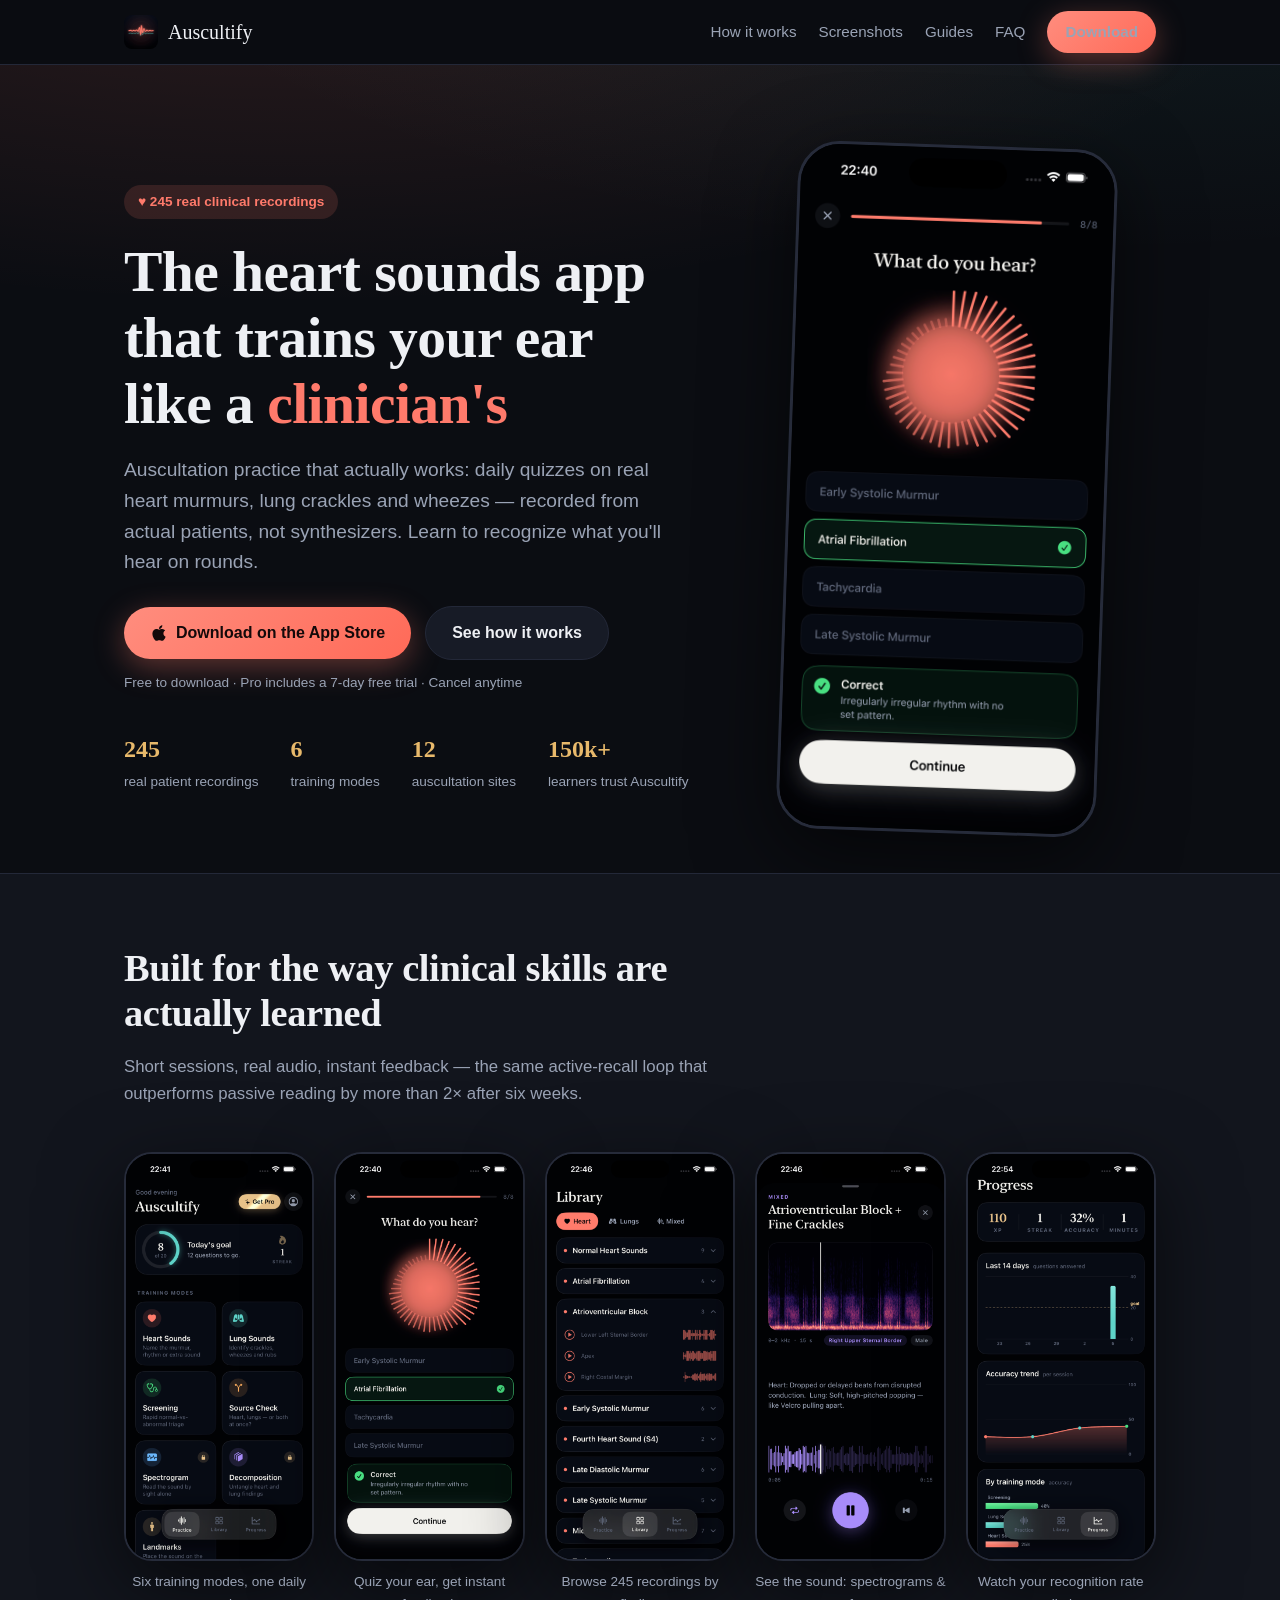
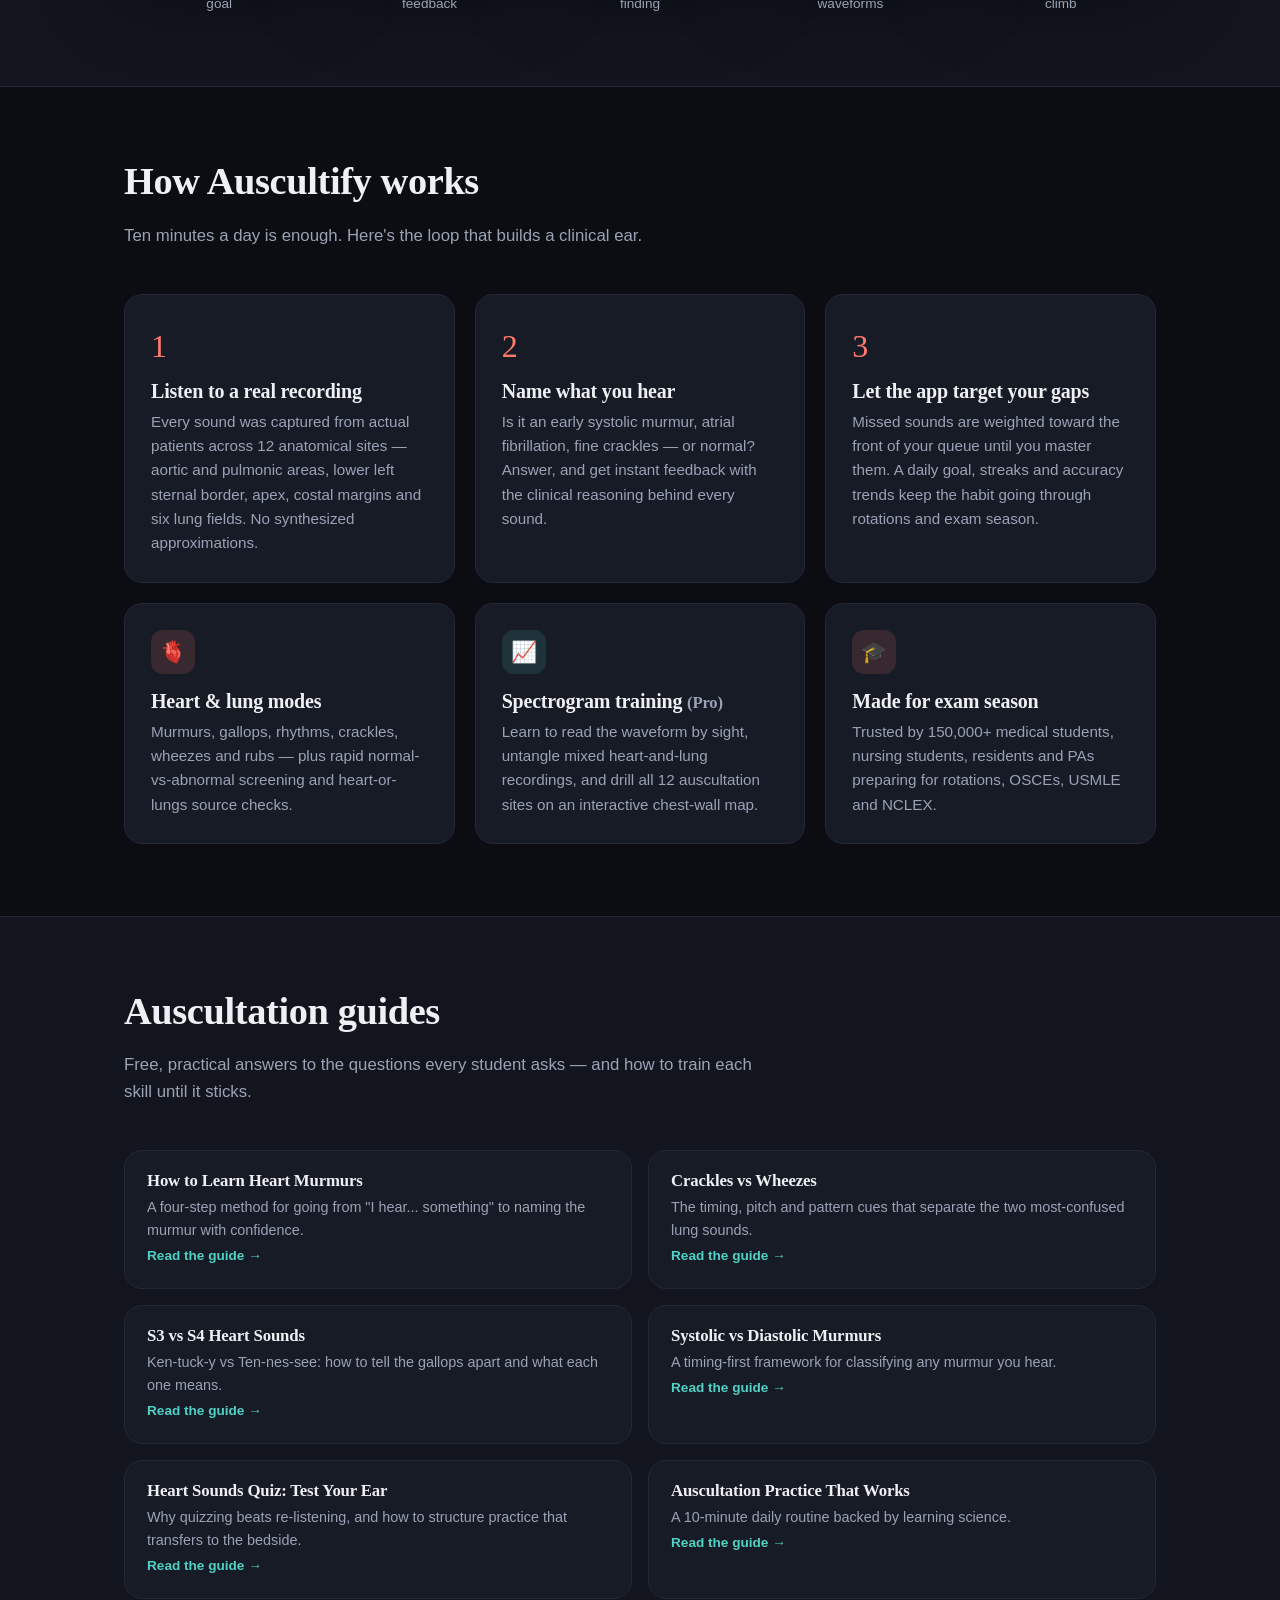
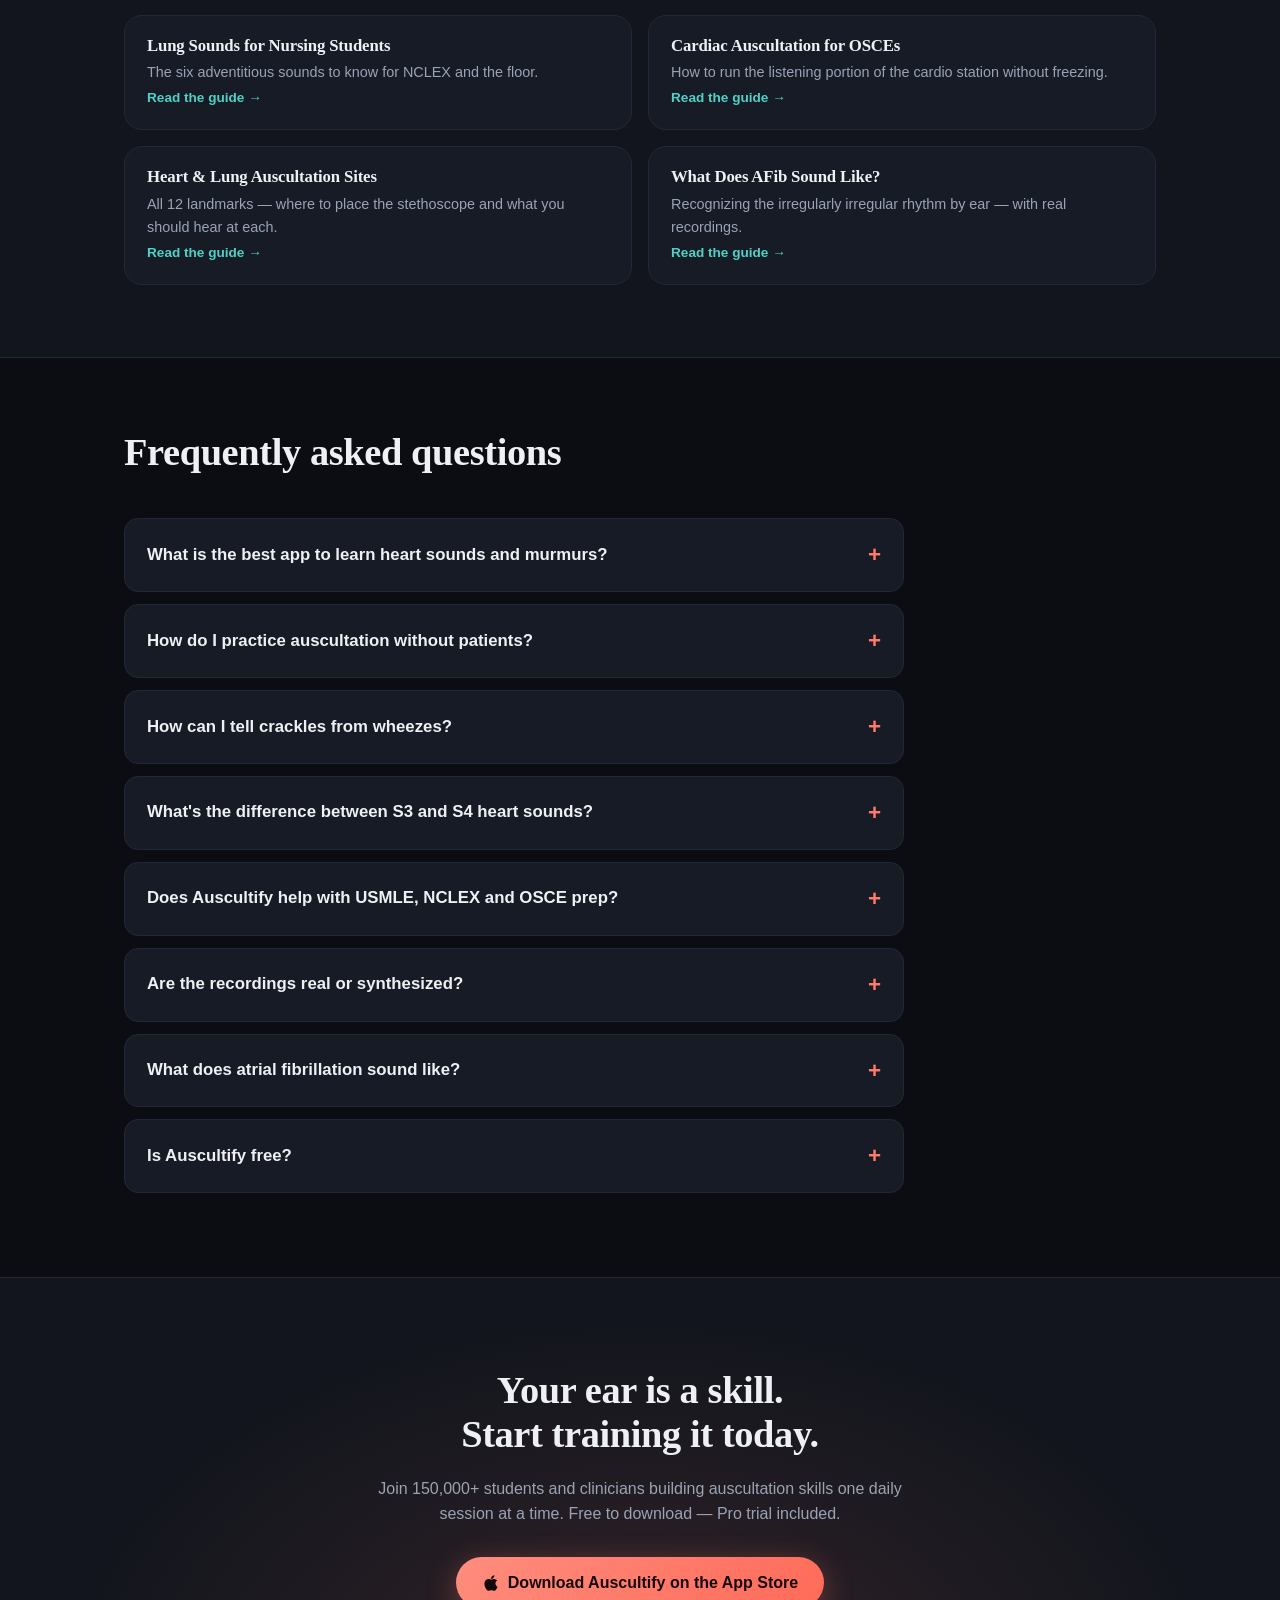
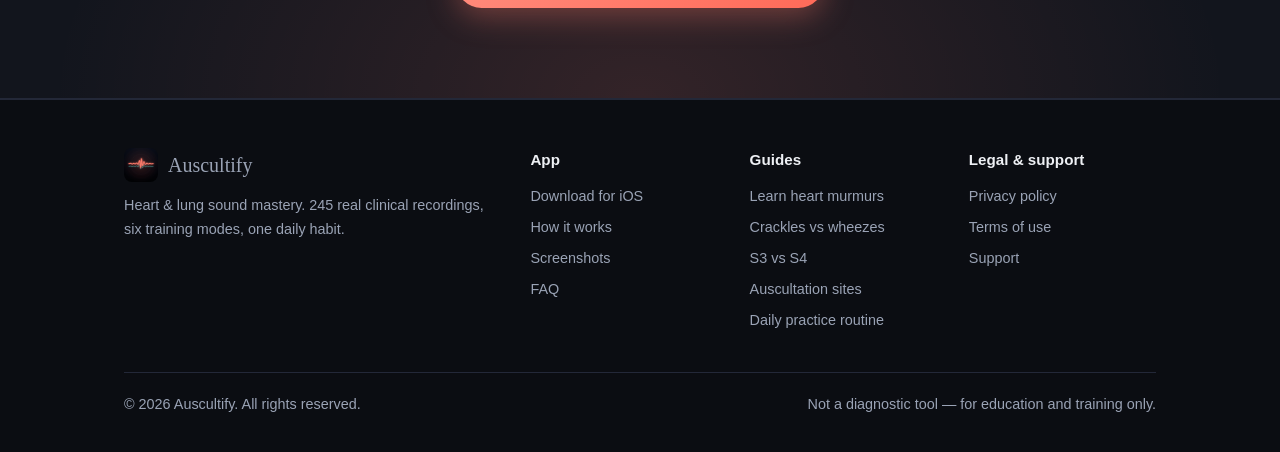
==== index.html @ db506860 "Initial commit: Auscultify website Static site with landing page, privacy policy, terms, guides, and" ====
<!DOCTYPE html>
<html lang="en">
<head>
<meta charset="UTF-8">
<meta name="viewport" content="width=device-width, initial-scale=1.0">
<title>Auscultify — Heart Sounds App for Auscultation Practice | Learn Murmurs &amp; Lung Sounds</title>
<meta name="description" content="Train your ear with 245 real clinical recordings. Auscultify is the heart &amp; lung sounds app for auscultation practice — quiz yourself on murmurs, crackles and wheezes. Free 7-day Pro trial.">
<link rel="canonical" href="https://auscultify.ai/">
<link rel="icon" type="image/png" href="assets/icon.png">
<link rel="apple-touch-icon" href="assets/icon.png">
<link rel="stylesheet" href="style.css">
<meta property="og:type" content="website">
<meta property="og:site_name" content="Auscultify">
<meta property="og:title" content="Auscultify — Heart &amp; Lung Sounds Training App">
<meta property="og:description" content="245 real clinical recordings, 6 quiz modes. Learn heart murmurs, crackles and wheezes with daily auscultation practice.">
<meta property="og:url" content="https://auscultify.ai/">
<meta property="og:image" content="https://auscultify.ai/assets/screenshot-practice-home.png">
<meta name="twitter:card" content="summary_large_image">
<script type="application/ld+json">
{
  "@context": "https://schema.org",
  "@type": "SoftwareApplication",
  "name": "Auscultify: Stethoscope Skills",
  "operatingSystem": "iOS",
  "applicationCategory": "MedicalApplication",
  "description": "Auscultation training app with 245 real clinical heart and lung sound recordings, six quiz modes, spectrograms and progress tracking for medical students, nurses and clinicians.",
  "url": "https://auscultify.ai/",
  "installUrl": "https://apps.apple.com/app/id6787730841",
  "offers": { "@type": "Offer", "price": "0", "priceCurrency": "USD", "description": "Free download. Pro subscription with 7-day free trial." },
  "screenshot": [
    "https://auscultify.ai/assets/screenshot-practice-home.png",
    "https://auscultify.ai/assets/screenshot-quiz.png",
    "https://auscultify.ai/assets/screenshot-sound-library.png"
  ]
}
</script>
<script type="application/ld+json">
{
  "@context": "https://schema.org",
  "@type": "FAQPage",
  "mainEntity": [
    { "@type": "Question", "name": "What is the best app to learn heart sounds and murmurs?", "acceptedAnswer": { "@type": "Answer", "text": "Auscultify trains you on 245 real clinical recordings — not synthesized audio — across six quiz modes covering murmurs, rhythms, extra heart sounds and lung findings, with instant feedback and progress tracking." } },
    { "@type": "Question", "name": "How do I practice auscultation without patients?", "acceptedAnswer": { "@type": "Answer", "text": "Use short daily quiz sessions on real recordings. Auscultify structures practice as active recall with a daily goal of 10, 20 or 40 questions and weights the sounds you miss so they reappear until you master them." } },
    { "@type": "Question", "name": "How can I tell crackles from wheezes?", "acceptedAnswer": { "@type": "Answer", "text": "Crackles are discontinuous popping sounds usually heard on inspiration; wheezes are continuous high-pitched whistles usually heard on expiration. Auscultify's Lung Sounds mode drills the distinction with real patient audio." } },
    { "@type": "Question", "name": "Does Auscultify help with USMLE, NCLEX and OSCE preparation?", "acceptedAnswer": { "@type": "Answer", "text": "Yes. The recordings cover the murmurs, gallops, crackles and wheezes tested on USMLE and NCLEX, and Landmarks mode drills the auscultation sites examiners check in OSCE stations." } },
    { "@type": "Question", "name": "Are the heart and lung sounds real recordings?", "acceptedAnswer": { "@type": "Answer", "text": "Every one of the 245 recordings was captured from actual patients across 12 anatomical sites — the aortic and pulmonic areas, lower left sternal border, apex, costal margins and six anterior lung fields." } },
    { "@type": "Question", "name": "Is Auscultify free?", "acceptedAnswer": { "@type": "Answer", "text": "Auscultify is free to download and practice daily. Pro unlocks spectrogram training, mixed-sound decomposition, landmark drills and unlimited sessions, with a 7-day free trial. Cancel anytime." } },
    { "@type": "Question", "name": "What does atrial fibrillation sound like?", "acceptedAnswer": { "@type": "Answer", "text": "Atrial fibrillation sounds irregularly irregular — beats arrive with no repeating pattern and varying intensity. You can hear real AF recordings at multiple auscultation sites in Auscultify's sound library." } },
    { "@type": "Question", "name": "Where are the heart auscultation sites?", "acceptedAnswer": { "@type": "Answer", "text": "The classic sites are the aortic area (right 2nd intercostal space), pulmonic area (left 2nd ICS), tricuspid area (lower left sternal border) and mitral area (apex). Auscultify drills all 12 heart and lung sites on an interactive chest-wall map." } }
  ]
}
</script>
</head>
<body>

<header class="site-header">
  <div class="container">
    <a class="brand" href="/"><img src="assets/icon.png" alt="Auscultify app icon — heart and lung sound waveforms" width="34" height="34">Auscultify</a>
    <nav class="nav-links" aria-label="Primary">
      <a href="#how-it-works">How it works</a>
      <a href="#screenshots">Screenshots</a>
      <a href="#guides">Guides</a>
      <a href="#faq">FAQ</a>
      <a class="btn btn-primary btn-sm" href="https://apps.apple.com/app/id6787730841">Download</a>
    </nav>
  </div>
</header>

<main>

<!-- ===================== HERO ===================== -->
<section class="hero" id="download">
  <div class="container">
    <div>
      <span class="hero-eyebrow">♥ 245 real clinical recordings</span>
      <h1>The heart sounds app that trains your ear like a <span class="accent">clinician's</span></h1>
      <p class="lead">Auscultation practice that actually works: daily quizzes on real heart murmurs, lung crackles and wheezes — recorded from actual patients, not synthesizers. Learn to recognize what you'll hear on rounds.</p>
      <div class="hero-ctas">
        <a class="btn btn-primary" href="https://apps.apple.com/app/id6787730841" aria-label="Download Auscultify on the App Store">
          <svg width="18" height="18" viewBox="0 0 384 512" fill="currentColor" aria-hidden="true"><path d="M318.7 268.7c-.2-36.7 16.4-64.4 50-84.8-18.8-26.9-47.2-41.7-84.7-44.6-35.5-2.8-74.3 20.7-88.5 20.7-15 0-49.4-19.7-76.4-19.7C63.3 141.2 4 184.8 4 273.5q0 39.3 14.4 81.2c12.8 36.7 59 126.7 107.2 125.2 25.2-.6 43-17.9 75.8-17.9 31.8 0 48.3 17.9 76.4 17.9 48.6-.7 90.4-82.5 102.6-119.3-65.2-30.7-61.7-90-61.7-91.9zm-56.6-164.2c27.3-32.4 24.8-61.9 24-72.5-24.1 1.4-52 16.4-67.9 34.9-17.5 19.8-27.8 44.3-25.6 71.9 26.1 2 49.9-11.4 69.5-34.3z"/></svg>
          Download on the App Store
        </a>
        <a class="btn btn-secondary" href="#how-it-works">See how it works</a>
      </div>
      <p class="hero-note">Free to download · Pro includes a 7-day free trial · Cancel anytime</p>
      <div class="hero-stats">
        <div class="stat"><strong>245</strong><span>real patient recordings</span></div>
        <div class="stat"><strong>6</strong><span>training modes</span></div>
        <div class="stat"><strong>12</strong><span>auscultation sites</span></div>
        <div class="stat"><strong>150k+</strong><span>learners trust Auscultify</span></div>
      </div>
    </div>
    <div>
      <div class="phone hero-phone">
        <img src="assets/screenshot-quiz.png" alt="Auscultify heart sounds quiz — identifying atrial fibrillation by ear with instant feedback" width="640" height="1391" fetchpriority="high">
      </div>
    </div>
  </div>
</section>

<!-- ===================== SCREENSHOTS ===================== -->
<section class="alt" id="screenshots">
  <div class="container">
    <div class="section-head">
      <h2>Built for the way clinical skills are actually learned</h2>
      <p>Short sessions, real audio, instant feedback — the same active-recall loop that outperforms passive reading by more than 2× after six weeks.</p>
    </div>
    <div class="gallery">
      <figure>
        <div class="phone"><img src="assets/screenshot-practice-home.png" alt="Auscultify practice home with daily goal ring and six training modes: heart sounds, lung sounds, screening, source check, spectrogram, decomposition" loading="lazy" width="640" height="1391"></div>
        <figcaption>Six training modes, one daily goal</figcaption>
      </figure>
      <figure>
        <div class="phone"><img src="assets/screenshot-quiz.png" alt="Heart sounds quiz question asking what do you hear, with atrial fibrillation answered correctly" loading="lazy" width="640" height="1391"></div>
        <figcaption>Quiz your ear, get instant feedback</figcaption>
      </figure>
      <figure>
        <div class="phone"><img src="assets/screenshot-sound-library.png" alt="Sound library of heart recordings including atrial fibrillation, AV block, systolic murmurs and S4 at multiple auscultation sites" loading="lazy" width="640" height="1391"></div>
        <figcaption>Browse 245 recordings by finding</figcaption>
      </figure>
      <figure>
        <div class="phone"><img src="assets/screenshot-spectrogram.png" alt="Spectrogram of mixed AV block and fine crackles recording at right upper sternal border" loading="lazy" width="640" height="1391"></div>
        <figcaption>See the sound: spectrograms &amp; waveforms</figcaption>
      </figure>
      <figure>
        <div class="phone"><img src="assets/screenshot-progress.png" alt="Progress dashboard with accuracy trend, streak, XP and per-mode accuracy for auscultation practice" loading="lazy" width="640" height="1391"></div>
        <figcaption>Watch your recognition rate climb</figcaption>
      </figure>
    </div>
  </div>
</section>

<!-- ===================== HOW IT WORKS ===================== -->
<section id="how-it-works">
  <div class="container">
    <div class="section-head">
      <h2>How Auscultify works</h2>
      <p>Ten minutes a day is enough. Here's the loop that builds a clinical ear.</p>
    </div>
    <div class="cards">
      <div class="card">
        <div class="step-num">1</div>
        <h3>Listen to a real recording</h3>
        <p>Every sound was captured from actual patients across 12 anatomical sites — aortic and pulmonic areas, lower left sternal border, apex, costal margins and six lung fields. No synthesized approximations.</p>
      </div>
      <div class="card">
        <div class="step-num">2</div>
        <h3>Name what you hear</h3>
        <p>Is it an early systolic murmur, atrial fibrillation, fine crackles — or normal? Answer, and get instant feedback with the clinical reasoning behind every sound.</p>
      </div>
      <div class="card">
        <div class="step-num">3</div>
        <h3>Let the app target your gaps</h3>
        <p>Missed sounds are weighted toward the front of your queue until you master them. A daily goal, streaks and accuracy trends keep the habit going through rotations and exam season.</p>
      </div>
    </div>
    <div class="cards" style="margin-top:20px">
      <div class="card">
        <div class="icon">🫀</div>
        <h3>Heart &amp; lung modes</h3>
        <p>Murmurs, gallops, rhythms, crackles, wheezes and rubs — plus rapid normal-vs-abnormal screening and heart-or-lungs source checks.</p>
      </div>
      <div class="card">
        <div class="icon teal">📈</div>
        <h3>Spectrogram training <small class="muted">(Pro)</small></h3>
        <p>Learn to read the waveform by sight, untangle mixed heart-and-lung recordings, and drill all 12 auscultation sites on an interactive chest-wall map.</p>
      </div>
      <div class="card">
        <div class="icon">🎓</div>
        <h3>Made for exam season</h3>
        <p>Trusted by 150,000+ medical students, nursing students, residents and PAs preparing for rotations, OSCEs, USMLE and NCLEX.</p>
      </div>
    </div>
  </div>
</section>

<!-- ===================== GUIDES ===================== -->
<section class="alt" id="guides">
  <div class="container">
    <div class="section-head">
      <h2>Auscultation guides</h2>
      <p>Free, practical answers to the questions every student asks — and how to train each skill until it sticks.</p>
    </div>
    <div class="guides-grid">
      <a class="guide-link" href="guides/how-to-learn-heart-murmurs.html">
        <h3>How to Learn Heart Murmurs</h3>
        <p>A four-step method for going from "I hear... something" to naming the murmur with confidence.</p>
        <span class="read-more">Read the guide →</span>
      </a>
      <a class="guide-link" href="guides/crackles-vs-wheezes.html">
        <h3>Crackles vs Wheezes</h3>
        <p>The timing, pitch and pattern cues that separate the two most-confused lung sounds.</p>
        <span class="read-more">Read the guide →</span>
      </a>
      <a class="guide-link" href="guides/s3-vs-s4-heart-sounds.html">
        <h3>S3 vs S4 Heart Sounds</h3>
        <p>Ken-tuck-y vs Ten-nes-see: how to tell the gallops apart and what each one means.</p>
        <span class="read-more">Read the guide →</span>
      </a>
      <a class="guide-link" href="guides/systolic-vs-diastolic-murmurs.html">
        <h3>Systolic vs Diastolic Murmurs</h3>
        <p>A timing-first framework for classifying any murmur you hear.</p>
        <span class="read-more">Read the guide →</span>
      </a>
      <a class="guide-link" href="guides/heart-sounds-quiz.html">
        <h3>Heart Sounds Quiz: Test Your Ear</h3>
        <p>Why quizzing beats re-listening, and how to structure practice that transfers to the bedside.</p>
        <span class="read-more">Read the guide →</span>
      </a>
      <a class="guide-link" href="guides/auscultation-practice.html">
        <h3>Auscultation Practice That Works</h3>
        <p>A 10-minute daily routine backed by learning science.</p>
        <span class="read-more">Read the guide →</span>
      </a>
      <a class="guide-link" href="guides/lung-sounds-nursing-students.html">
        <h3>Lung Sounds for Nursing Students</h3>
        <p>The six adventitious sounds to know for NCLEX and the floor.</p>
        <span class="read-more">Read the guide →</span>
      </a>
      <a class="guide-link" href="guides/cardiac-auscultation-osce.html">
        <h3>Cardiac Auscultation for OSCEs</h3>
        <p>How to run the listening portion of the cardio station without freezing.</p>
        <span class="read-more">Read the guide →</span>
      </a>
      <a class="guide-link" href="guides/auscultation-sites.html">
        <h3>Heart &amp; Lung Auscultation Sites</h3>
        <p>All 12 landmarks — where to place the stethoscope and what you should hear at each.</p>
        <span class="read-more">Read the guide →</span>
      </a>
      <a class="guide-link" href="guides/what-does-afib-sound-like.html">
        <h3>What Does AFib Sound Like?</h3>
        <p>Recognizing the irregularly irregular rhythm by ear — with real recordings.</p>
        <span class="read-more">Read the guide →</span>
      </a>
    </div>
  </div>
</section>

<!-- ===================== FAQ ===================== -->
<section id="faq">
  <div class="container">
    <div class="section-head">
      <h2>Frequently asked questions</h2>
    </div>
    <div class="faq-list">
      <details>
        <summary>What is the best app to learn heart sounds and murmurs?</summary>
        <p>The best heart sounds app is one that quizzes you on <strong>real patient recordings</strong> with instant feedback — passive listening doesn't build recognition. Auscultify does exactly that with 245 clinical recordings across six quiz modes. <a href="guides/how-to-learn-heart-murmurs.html">Learn more →</a></p>
      </details>
      <details>
        <summary>How do I practice auscultation without patients?</summary>
        <p>Short daily quiz sessions on recorded sounds are the proven substitute: active recall with feedback outperforms passive reading by more than 2× after six weeks. Set a 10–40 question daily goal in Auscultify and let it weight your missed sounds. <a href="guides/auscultation-practice.html">Learn more →</a></p>
      </details>
      <details>
        <summary>How can I tell crackles from wheezes?</summary>
        <p>Crackles are discontinuous popping sounds, usually inspiratory — think Velcro pulling apart. Wheezes are continuous high-pitched whistles, usually expiratory. Timing + continuity is the fastest discriminator. <a href="guides/crackles-vs-wheezes.html">Learn more →</a></p>
      </details>
      <details>
        <summary>What's the difference between S3 and S4 heart sounds?</summary>
        <p>S3 follows S2 in early diastole (volume overload, "Ken-tuck-y"); S4 precedes S1 in late diastole (stiff ventricle, "Ten-nes-see"). Hearing them side by side is the only way the difference sticks. <a href="guides/s3-vs-s4-heart-sounds.html">Learn more →</a></p>
      </details>
      <details>
        <summary>Does Auscultify help with USMLE, NCLEX and OSCE prep?</summary>
        <p>Yes — the library covers the murmurs, gallops and adventitious lung sounds those exams test, and Landmarks mode drills the stethoscope placements OSCE examiners score. <a href="guides/cardiac-auscultation-osce.html">Learn more →</a></p>
      </details>
      <details>
        <summary>Are the recordings real or synthesized?</summary>
        <p>Every recording was captured from actual patients across 12 anatomical sites. You train on the same mid-systolic murmurs, S3 gallops, fine crackles and expiratory wheezes you'll hear on rounds. <a href="guides/auscultation-sites.html">Learn more →</a></p>
      </details>
      <details>
        <summary>What does atrial fibrillation sound like?</summary>
        <p>Irregularly irregular — no repeating pattern, varying beat intensity, no predictable gap. Auscultify has AF recordings at multiple sites so you can hear how it changes across the precordium. <a href="guides/what-does-afib-sound-like.html">Learn more →</a></p>
      </details>
      <details>
        <summary>Is Auscultify free?</summary>
        <p>Yes — download free and practice every day. Pro adds spectrogram training, mixed-sound decomposition, landmark drills and unlimited sessions, with a 7-day free trial. Cancel anytime. <a href="guides/heart-sounds-quiz.html">Learn more →</a></p>
      </details>
    </div>
  </div>
</section>

<!-- ===================== FINAL CTA ===================== -->
<section class="final-cta alt">
  <div class="container">
    <h2>Your ear is a skill.<br>Start training it today.</h2>
    <p>Join 150,000+ students and clinicians building auscultation skills one daily session at a time. Free to download — Pro trial included.</p>
    <a class="btn btn-primary" href="https://apps.apple.com/app/id6787730841">
      <svg width="18" height="18" viewBox="0 0 384 512" fill="currentColor" aria-hidden="true"><path d="M318.7 268.7c-.2-36.7 16.4-64.4 50-84.8-18.8-26.9-47.2-41.7-84.7-44.6-35.5-2.8-74.3 20.7-88.5 20.7-15 0-49.4-19.7-76.4-19.7C63.3 141.2 4 184.8 4 273.5q0 39.3 14.4 81.2c12.8 36.7 59 126.7 107.2 125.2 25.2-.6 43-17.9 75.8-17.9 31.8 0 48.3 17.9 76.4 17.9 48.6-.7 90.4-82.5 102.6-119.3-65.2-30.7-61.7-90-61.7-91.9zm-56.6-164.2c27.3-32.4 24.8-61.9 24-72.5-24.1 1.4-52 16.4-67.9 34.9-17.5 19.8-27.8 44.3-25.6 71.9 26.1 2 49.9-11.4 69.5-34.3z"/></svg>
      Download Auscultify on the App Store
    </a>
  </div>
</section>

</main>

<!-- ===================== FOOTER ===================== -->
<footer class="site-footer">
  <div class="container">
    <div class="footer-cols">
      <div>
        <a class="brand" href="/"><img src="assets/icon.png" alt="" width="34" height="34">Auscultify</a>
        <p style="margin-top:12px">Heart &amp; lung sound mastery. 245 real clinical recordings, six training modes, one daily habit.</p>
      </div>
      <div>
        <h4>App</h4>
        <ul>
          <li><a href="https://apps.apple.com/app/id6787730841">Download for iOS</a></li>
          <li><a href="#how-it-works">How it works</a></li>
          <li><a href="#screenshots">Screenshots</a></li>
          <li><a href="#faq">FAQ</a></li>
        </ul>
      </div>
      <div>
        <h4>Guides</h4>
        <ul>
          <li><a href="guides/how-to-learn-heart-murmurs.html">Learn heart murmurs</a></li>
          <li><a href="guides/crackles-vs-wheezes.html">Crackles vs wheezes</a></li>
          <li><a href="guides/s3-vs-s4-heart-sounds.html">S3 vs S4</a></li>
          <li><a href="guides/auscultation-sites.html">Auscultation sites</a></li>
          <li><a href="guides/auscultation-practice.html">Daily practice routine</a></li>
        </ul>
      </div>
      <div>
        <h4>Legal &amp; support</h4>
        <ul>
          <li><a href="privacy.html">Privacy policy</a></li>
          <li><a href="terms.html">Terms of use</a></li>
          <li><a href="mailto:support@auscultify.ai">Support</a></li>
        </ul>
      </div>
    </div>
    <div class="footer-bottom">
      <span>© 2026 Auscultify. All rights reserved.</span>
      <span>Not a diagnostic tool — for education and training only.</span>
    </div>
  </div>
</footer>

</body>
</html>
---- style.css ----
/* Auscultify marketing site — matches in-app dark theme (coral/teal on near-black) */
:root {
  --bg: #0b0d12;
  --bg-elevated: #12151d;
  --card: #171b26;
  --card-border: #232838;
  --text: #eef0f4;
  --text-muted: #9aa3b5;
  --coral: #ff7a6b;
  --coral-soft: rgba(255, 122, 107, 0.14);
  --teal: #4fd1c5;
  --teal-soft: rgba(79, 209, 197, 0.12);
  --gold: #e8b96b;
  --green: #4ade80;
  --radius: 18px;
  --serif: "Iowan Old Style", "Palatino", Georgia, "Times New Roman", serif;
  --sans: -apple-system, BlinkMacSystemFont, "Segoe UI", Roboto, Helvetica, Arial, sans-serif;
}

* { margin: 0; padding: 0; box-sizing: border-box; }
html { scroll-behavior: smooth; }
body {
  background: var(--bg);
  color: var(--text);
  font-family: var(--sans);
  line-height: 1.6;
  -webkit-font-smoothing: antialiased;
}
img { max-width: 100%; height: auto; display: block; }
a { color: var(--teal); text-decoration: none; }
a:hover { text-decoration: underline; }

.container { max-width: 1080px; margin: 0 auto; padding: 0 24px; }

h1, h2, h3 { font-family: var(--serif); font-weight: 600; line-height: 1.15; letter-spacing: -0.01em; }
h1 { font-size: clamp(2.2rem, 5.5vw, 3.6rem); }
h2 { font-size: clamp(1.6rem, 3.5vw, 2.4rem); margin-bottom: 0.5em; }
h3 { font-size: 1.25rem; margin-bottom: 0.35em; }

.accent { color: var(--coral); }
.muted { color: var(--text-muted); }

/* ---------- Header ---------- */
.site-header {
  position: sticky; top: 0; z-index: 50;
  background: rgba(11, 13, 18, 0.85);
  backdrop-filter: blur(12px);
  border-bottom: 1px solid var(--card-border);
}
.site-header .container {
  display: flex; align-items: center; justify-content: space-between;
  height: 64px;
}
.brand { display: flex; align-items: center; gap: 10px; font-family: var(--serif); font-size: 1.25rem; color: var(--text); }
.brand:hover { text-decoration: none; }
.brand img { width: 34px; height: 34px; border-radius: 8px; }
.nav-links { display: flex; gap: 22px; align-items: center; }
.nav-links a { color: var(--text-muted); font-size: 0.95rem; }
.nav-links a:hover { color: var(--text); text-decoration: none; }
@media (max-width: 720px) { .nav-links a:not(.btn) { display: none; } }

/* ---------- Buttons ---------- */
.btn {
  display: inline-flex; align-items: center; gap: 8px;
  padding: 13px 26px; border-radius: 999px;
  font-weight: 600; font-size: 1rem; font-family: var(--sans);
  transition: transform 0.15s ease, box-shadow 0.15s ease;
}
.btn:hover { text-decoration: none; transform: translateY(-1px); }
.btn-primary {
  background: linear-gradient(135deg, #ff8d7e, #ff6a58);
  color: #14090a;
  box-shadow: 0 8px 30px rgba(255, 122, 107, 0.35);
}
.btn-secondary {
  background: var(--card); color: var(--text);
  border: 1px solid var(--card-border);
}
.btn-sm { padding: 9px 18px; font-size: 0.9rem; }

/* ---------- Hero ---------- */
.hero { padding: 80px 0 40px; position: relative; overflow: hidden; }
.hero::before {
  content: ""; position: absolute; inset: -40% -20% auto;
  height: 640px;
  background: radial-gradient(ellipse at 30% 20%, rgba(255, 122, 107, 0.16), transparent 60%),
              radial-gradient(ellipse at 75% 10%, rgba(79, 209, 197, 0.10), transparent 55%);
  pointer-events: none;
}
.hero .container {
  position: relative;
  display: grid; grid-template-columns: 1.15fr 0.85fr; gap: 48px; align-items: center;
}
@media (max-width: 860px) { .hero .container { grid-template-columns: 1fr; } }
.hero-eyebrow {
  display: inline-flex; align-items: center; gap: 8px;
  background: var(--coral-soft); color: var(--coral);
  padding: 6px 14px; border-radius: 999px; font-size: 0.85rem; font-weight: 600;
  margin-bottom: 20px;
}
.hero p.lead { font-size: 1.2rem; color: var(--text-muted); margin: 18px 0 28px; max-width: 34em; }
.hero-ctas { display: flex; gap: 14px; flex-wrap: wrap; align-items: center; }
.hero-note { font-size: 0.85rem; color: var(--text-muted); margin-top: 12px; }
.hero-stats { display: flex; gap: 32px; margin-top: 36px; flex-wrap: wrap; }
.hero-stats .stat strong { display: block; font-size: 1.5rem; font-family: var(--serif); color: var(--gold); }
.hero-stats .stat span { font-size: 0.85rem; color: var(--text-muted); }

/* ---------- Phone frames ---------- */
.phone {
  border-radius: 42px; border: 3px solid #262b3a;
  box-shadow: 0 24px 80px rgba(0, 0, 0, 0.6);
  overflow: hidden; background: #000;
}
.hero-phone { max-width: 320px; margin: 0 auto; transform: rotate(2deg); }

/* ---------- Sections ---------- */
section { padding: 72px 0; }
.section-head { max-width: 640px; margin-bottom: 44px; }
.section-head p { color: var(--text-muted); font-size: 1.05rem; }
.alt { background: var(--bg-elevated); border-top: 1px solid var(--card-border); border-bottom: 1px solid var(--card-border); }

/* ---------- Screenshot gallery ---------- */
.gallery {
  display: grid; grid-template-columns: repeat(5, 1fr); gap: 20px;
}
@media (max-width: 980px) { .gallery { grid-template-columns: repeat(3, 1fr); } }
@media (max-width: 640px) { .gallery { grid-template-columns: repeat(2, 1fr); } }
.gallery figure .phone { border-radius: 28px; border-width: 2px; }
.gallery figcaption { font-size: 0.85rem; color: var(--text-muted); text-align: center; margin-top: 10px; }

/* ---------- Feature / step cards ---------- */
.cards { display: grid; grid-template-columns: repeat(3, 1fr); gap: 20px; }
@media (max-width: 860px) { .cards { grid-template-columns: 1fr; } }
.card {
  background: var(--card); border: 1px solid var(--card-border);
  border-radius: var(--radius); padding: 26px;
}
.card .icon {
  width: 44px; height: 44px; border-radius: 12px;
  display: flex; align-items: center; justify-content: center;
  font-size: 1.3rem; margin-bottom: 16px;
  background: var(--coral-soft);
}
.card .icon.teal { background: var(--teal-soft); }
.card p { color: var(--text-muted); font-size: 0.95rem; }
.step-num {
  font-family: var(--serif); font-size: 2rem; color: var(--coral); margin-bottom: 8px;
}

/* ---------- Guides grid ---------- */
.guides-grid { display: grid; grid-template-columns: repeat(2, 1fr); gap: 16px; }
@media (max-width: 720px) { .guides-grid { grid-template-columns: 1fr; } }
.guide-link {
  display: block; background: var(--card); border: 1px solid var(--card-border);
  border-radius: var(--radius); padding: 20px 22px; color: var(--text);
  transition: border-color 0.15s ease, transform 0.15s ease;
}
.guide-link:hover { border-color: var(--coral); text-decoration: none; transform: translateY(-2px); }
.guide-link h3 { font-size: 1.05rem; }
.guide-link p { color: var(--text-muted); font-size: 0.9rem; }
.guide-link .read-more { color: var(--teal); font-size: 0.85rem; font-weight: 600; }

/* ---------- FAQ ---------- */
.faq-list { max-width: 780px; }
.faq-list details {
  background: var(--card); border: 1px solid var(--card-border);
  border-radius: 14px; padding: 18px 22px; margin-bottom: 12px;
}
.faq-list summary {
  cursor: pointer; font-weight: 600; font-size: 1.05rem;
  list-style: none; display: flex; justify-content: space-between; align-items: center;
}
.faq-list summary::after { content: "+"; color: var(--coral); font-size: 1.4rem; font-family: var(--sans); }
.faq-list details[open] summary::after { content: "–"; }
.faq-list details p { color: var(--text-muted); margin-top: 12px; }

/* ---------- Final CTA ---------- */
.final-cta { text-align: center; padding: 90px 0; position: relative; overflow: hidden; }
.final-cta::before {
  content: ""; position: absolute; inset: 0;
  background: radial-gradient(ellipse at 50% 100%, rgba(255, 122, 107, 0.14), transparent 65%);
  pointer-events: none;
}
.final-cta .container { position: relative; }
.final-cta p { color: var(--text-muted); max-width: 36em; margin: 14px auto 30px; }

/* ---------- Footer ---------- */
.site-footer {
  border-top: 1px solid var(--card-border);
  padding: 48px 0 36px; font-size: 0.9rem; color: var(--text-muted);
}
.footer-cols { display: grid; grid-template-columns: 2fr 1fr 1fr 1fr; gap: 32px; margin-bottom: 32px; }
@media (max-width: 780px) { .footer-cols { grid-template-columns: 1fr 1fr; } }
.footer-cols h4 { color: var(--text); font-size: 0.95rem; margin-bottom: 12px; font-family: var(--sans); }
.footer-cols ul { list-style: none; }
.footer-cols li { margin-bottom: 8px; }
.footer-cols a { color: var(--text-muted); }
.footer-cols a:hover { color: var(--text); }
.footer-bottom { border-top: 1px solid var(--card-border); padding-top: 20px; display: flex; justify-content: space-between; flex-wrap: wrap; gap: 10px; }

/* ---------- Article (guides, legal) ---------- */
.article { max-width: 760px; margin: 0 auto; padding: 56px 24px 72px; }
.article .breadcrumb { font-size: 0.85rem; color: var(--text-muted); margin-bottom: 20px; }
.article h1 { margin-bottom: 16px; }
.article .byline { color: var(--text-muted); font-size: 0.9rem; margin-bottom: 32px; }
.article h2 { margin-top: 44px; }
.article h3 { margin-top: 28px; }
.article p, .article li { color: #c8cdd9; margin-bottom: 14px; font-size: 1.02rem; }
.article ul, .article ol { padding-left: 24px; margin-bottom: 16px; }
.article table { width: 100%; border-collapse: collapse; margin: 20px 0; font-size: 0.95rem; }
.article th, .article td { border: 1px solid var(--card-border); padding: 10px 14px; text-align: left; }
.article th { background: var(--card); color: var(--text); }
.article td { color: var(--text-muted); }
.callout {
  background: var(--card); border: 1px solid var(--card-border);
  border-left: 3px solid var(--coral);
  border-radius: 12px; padding: 20px 24px; margin: 28px 0;
}
.callout h3 { margin-top: 0; }
.callout .btn { margin-top: 10px; }
.related { margin-top: 48px; padding-top: 24px; border-top: 1px solid var(--card-border); }
.related ul { list-style: none; padding: 0; }
.related li { margin-bottom: 8px; }
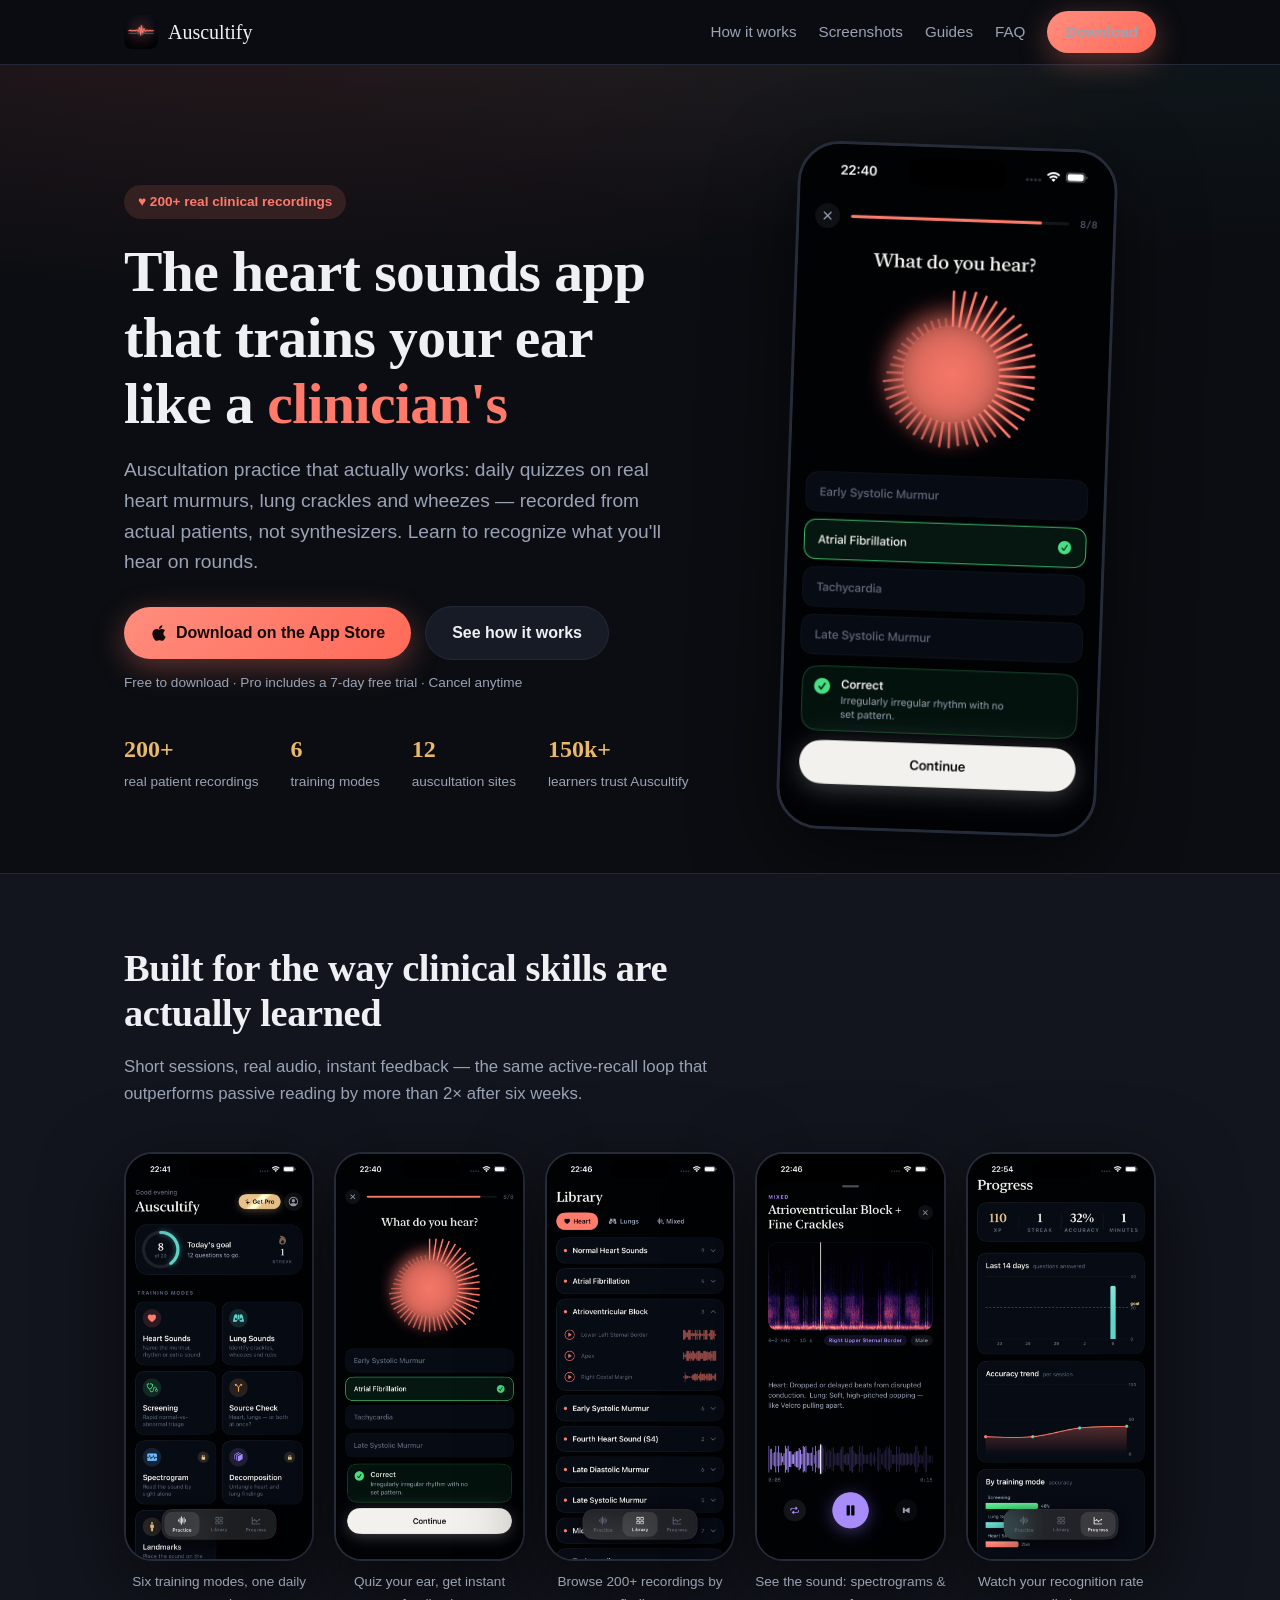
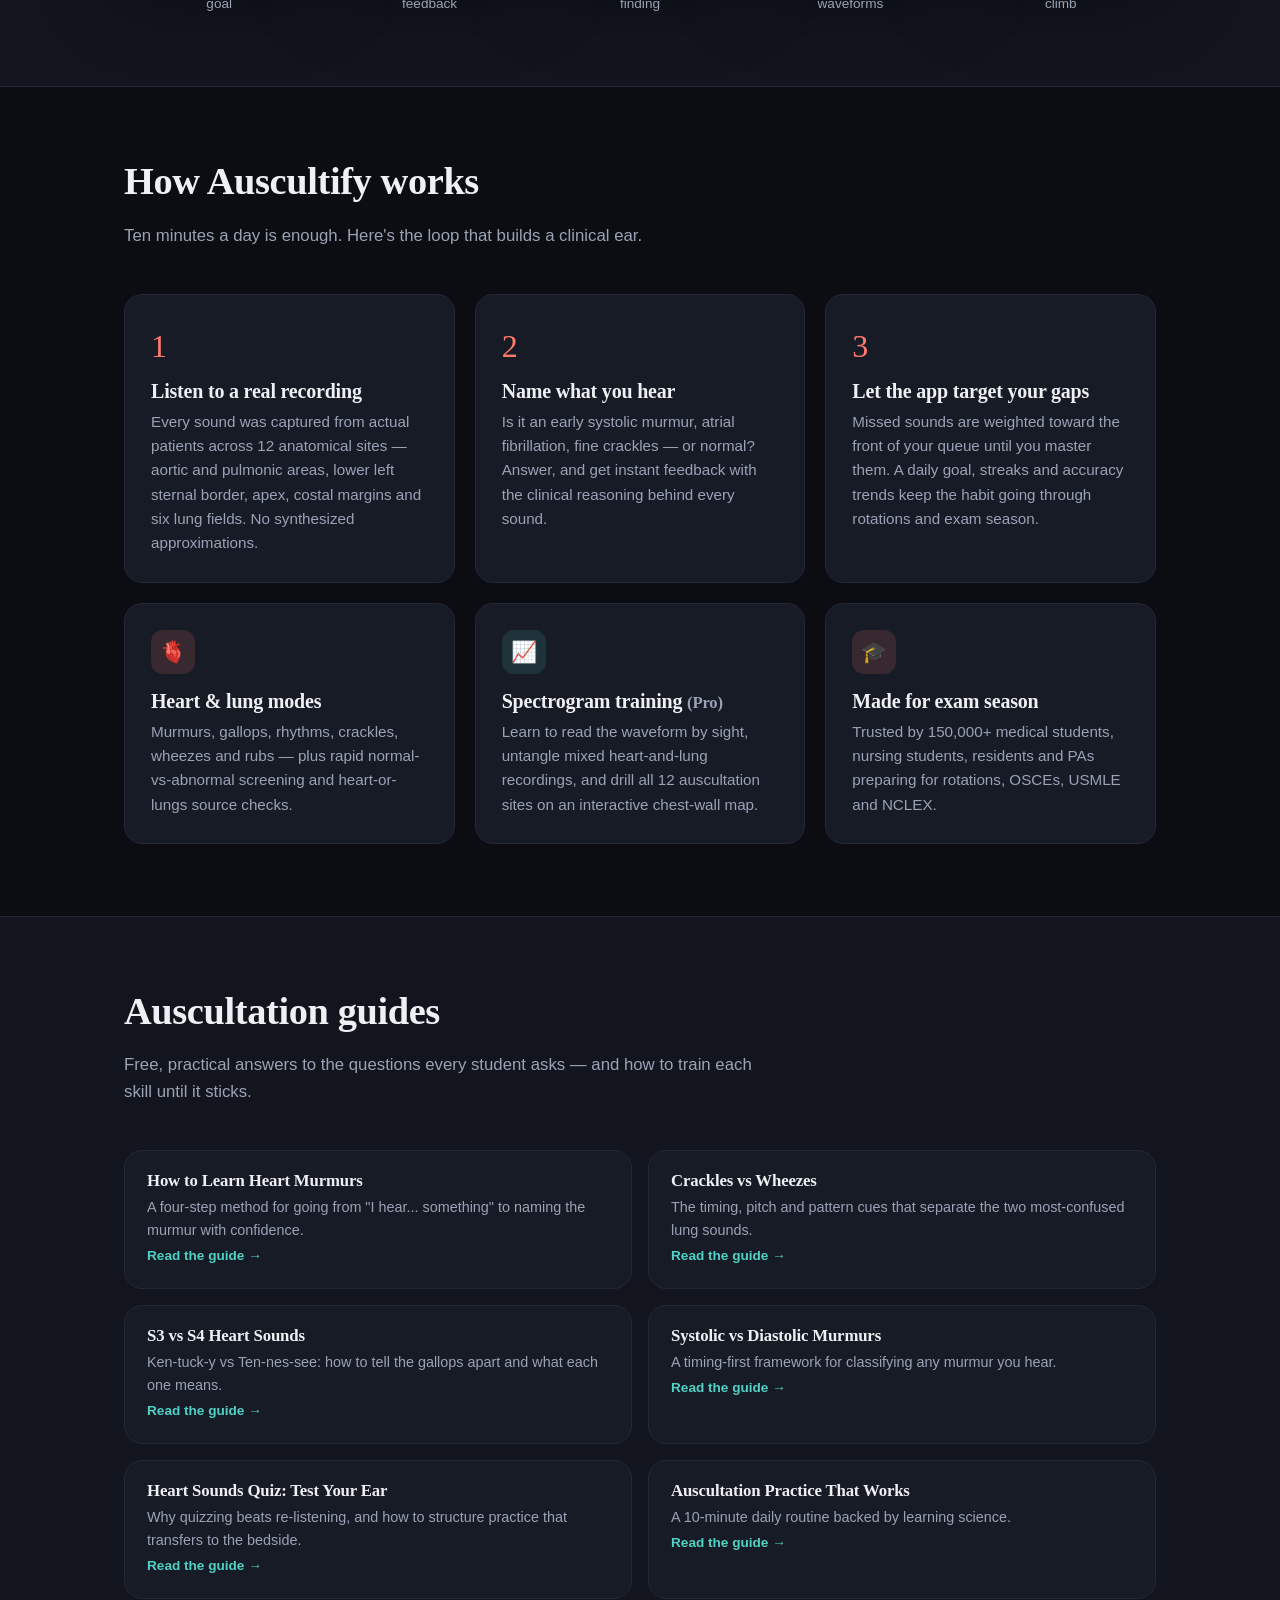
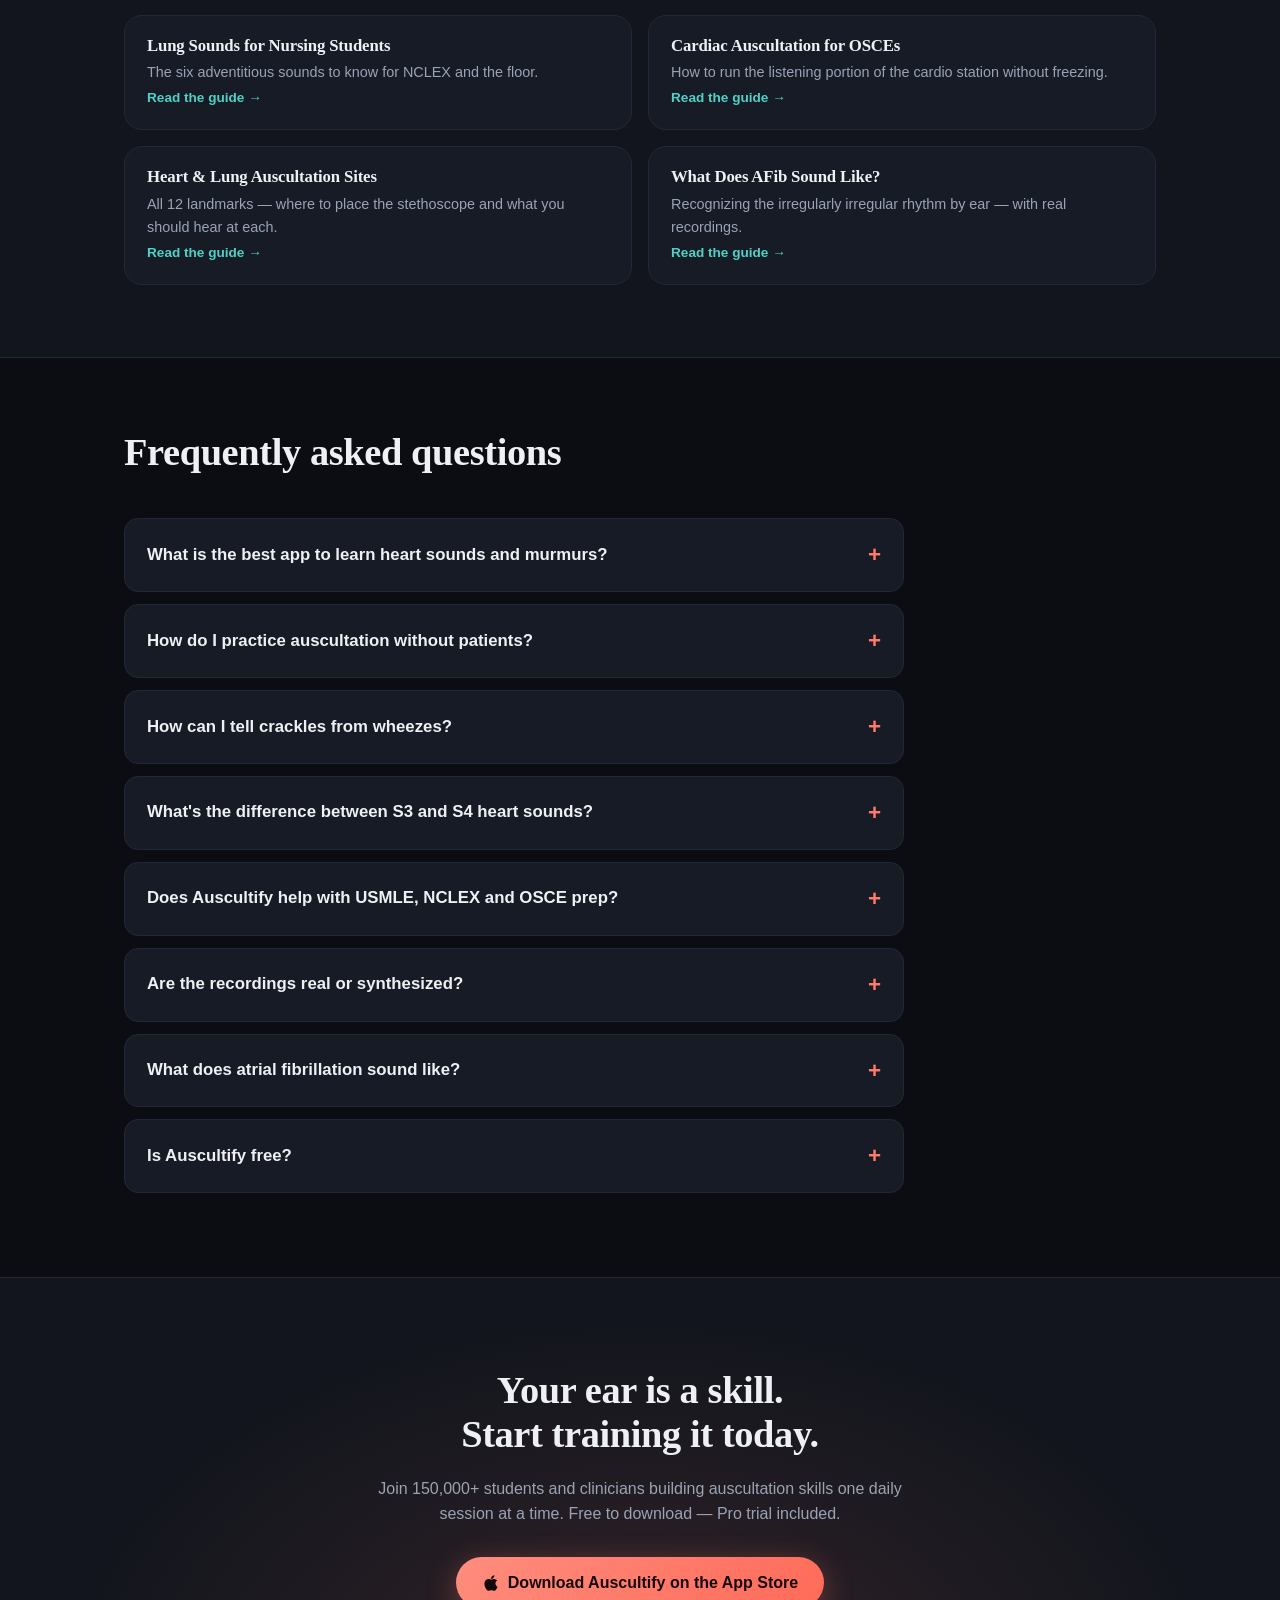
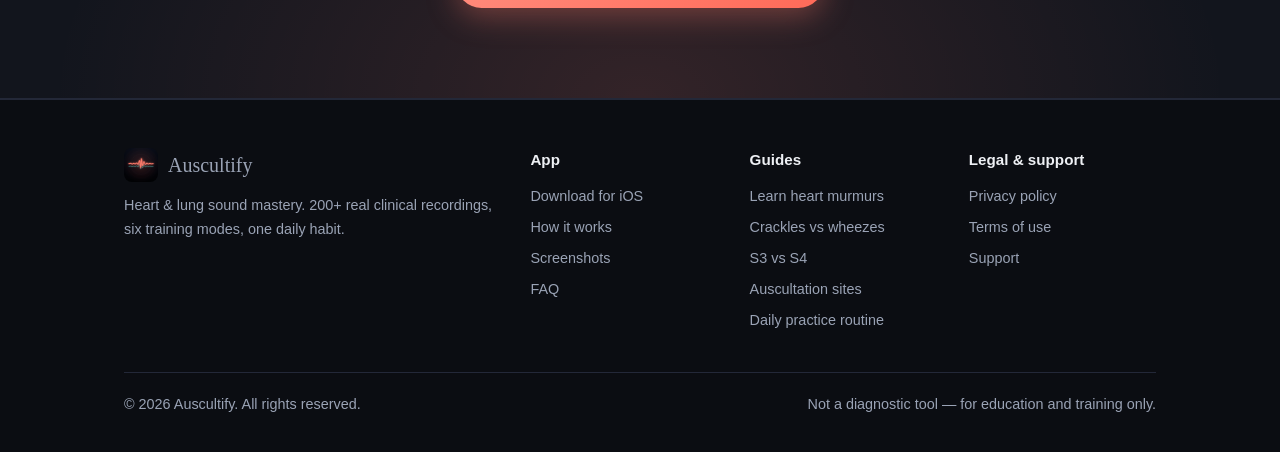
==== commit a4d7b587: "fixes" ====
--- a/index.html
+++ b/index.html
@@ -1,29 +1,32 @@
 <!DOCTYPE html>
 <html lang="en">
+
 <head>
-<meta charset="UTF-8">
-<meta name="viewport" content="width=device-width, initial-scale=1.0">
-<title>Auscultify — Heart Sounds App for Auscultation Practice | Learn Murmurs &amp; Lung Sounds</title>
-<meta name="description" content="Train your ear with 245 real clinical recordings. Auscultify is the heart &amp; lung sounds app for auscultation practice — quiz yourself on murmurs, crackles and wheezes. Free 7-day Pro trial.">
-<link rel="canonical" href="https://auscultify.ai/">
-<link rel="icon" type="image/png" href="assets/icon.png">
-<link rel="apple-touch-icon" href="assets/icon.png">
-<link rel="stylesheet" href="style.css">
-<meta property="og:type" content="website">
-<meta property="og:site_name" content="Auscultify">
-<meta property="og:title" content="Auscultify — Heart &amp; Lung Sounds Training App">
-<meta property="og:description" content="245 real clinical recordings, 6 quiz modes. Learn heart murmurs, crackles and wheezes with daily auscultation practice.">
-<meta property="og:url" content="https://auscultify.ai/">
-<meta property="og:image" content="https://auscultify.ai/assets/screenshot-practice-home.png">
-<meta name="twitter:card" content="summary_large_image">
-<script type="application/ld+json">
+  <meta charset="UTF-8">
+  <meta name="viewport" content="width=device-width, initial-scale=1.0">
+  <title>Auscultify — Heart Sounds App for Auscultation Practice | Learn Murmurs &amp; Lung Sounds</title>
+  <meta name="description"
+    content="Train your ear with 200+ real clinical recordings. Auscultify is the heart &amp; lung sounds app for auscultation practice — quiz yourself on murmurs, crackles and wheezes. Free 7-day Pro trial.">
+  <link rel="canonical" href="https://auscultify.ai/">
+  <link rel="icon" type="image/png" href="assets/icon.png">
+  <link rel="apple-touch-icon" href="assets/icon.png">
+  <link rel="stylesheet" href="style.css">
+  <meta property="og:type" content="website">
+  <meta property="og:site_name" content="Auscultify">
+  <meta property="og:title" content="Auscultify — Heart &amp; Lung Sounds Training App">
+  <meta property="og:description"
+    content="200+ real clinical recordings, 6 quiz modes. Learn heart murmurs, crackles and wheezes with daily auscultation practice.">
+  <meta property="og:url" content="https://auscultify.ai/">
+  <meta property="og:image" content="https://auscultify.ai/assets/screenshot-practice-home.png">
+  <meta name="twitter:card" content="summary_large_image">
+  <script type="application/ld+json">
 {
   "@context": "https://schema.org",
   "@type": "SoftwareApplication",
   "name": "Auscultify: Stethoscope Skills",
   "operatingSystem": "iOS",
   "applicationCategory": "MedicalApplication",
-  "description": "Auscultation training app with 245 real clinical heart and lung sound recordings, six quiz modes, spectrograms and progress tracking for medical students, nurses and clinicians.",
+  "description": "Auscultation training app with 200+ real clinical heart and lung sound recordings, six quiz modes, spectrograms and progress tracking for medical students, nurses and clinicians.",
   "url": "https://auscultify.ai/",
   "installUrl": "https://apps.apple.com/app/id6787730841",
   "offers": { "@type": "Offer", "price": "0", "priceCurrency": "USD", "description": "Free download. Pro subscription with 7-day free trial." },
@@ -34,307 +37,359 @@
   ]
 }
 </script>
-<script type="application/ld+json">
+  <script type="application/ld+json">
 {
   "@context": "https://schema.org",
   "@type": "FAQPage",
   "mainEntity": [
-    { "@type": "Question", "name": "What is the best app to learn heart sounds and murmurs?", "acceptedAnswer": { "@type": "Answer", "text": "Auscultify trains you on 245 real clinical recordings — not synthesized audio — across six quiz modes covering murmurs, rhythms, extra heart sounds and lung findings, with instant feedback and progress tracking." } },
+    { "@type": "Question", "name": "What is the best app to learn heart sounds and murmurs?", "acceptedAnswer": { "@type": "Answer", "text": "Auscultify trains you on 200+ real clinical recordings — not synthesized audio — across six quiz modes covering murmurs, rhythms, extra heart sounds and lung findings, with instant feedback and progress tracking." } },
     { "@type": "Question", "name": "How do I practice auscultation without patients?", "acceptedAnswer": { "@type": "Answer", "text": "Use short daily quiz sessions on real recordings. Auscultify structures practice as active recall with a daily goal of 10, 20 or 40 questions and weights the sounds you miss so they reappear until you master them." } },
     { "@type": "Question", "name": "How can I tell crackles from wheezes?", "acceptedAnswer": { "@type": "Answer", "text": "Crackles are discontinuous popping sounds usually heard on inspiration; wheezes are continuous high-pitched whistles usually heard on expiration. Auscultify's Lung Sounds mode drills the distinction with real patient audio." } },
     { "@type": "Question", "name": "Does Auscultify help with USMLE, NCLEX and OSCE preparation?", "acceptedAnswer": { "@type": "Answer", "text": "Yes. The recordings cover the murmurs, gallops, crackles and wheezes tested on USMLE and NCLEX, and Landmarks mode drills the auscultation sites examiners check in OSCE stations." } },
-    { "@type": "Question", "name": "Are the heart and lung sounds real recordings?", "acceptedAnswer": { "@type": "Answer", "text": "Every one of the 245 recordings was captured from actual patients across 12 anatomical sites — the aortic and pulmonic areas, lower left sternal border, apex, costal margins and six anterior lung fields." } },
+    { "@type": "Question", "name": "Are the heart and lung sounds real recordings?", "acceptedAnswer": { "@type": "Answer", "text": "Every one of the 200+ recordings was captured from actual patients across 12 anatomical sites — the aortic and pulmonic areas, lower left sternal border, apex, costal margins and six anterior lung fields." } },
     { "@type": "Question", "name": "Is Auscultify free?", "acceptedAnswer": { "@type": "Answer", "text": "Auscultify is free to download and practice daily. Pro unlocks spectrogram training, mixed-sound decomposition, landmark drills and unlimited sessions, with a 7-day free trial. Cancel anytime." } },
     { "@type": "Question", "name": "What does atrial fibrillation sound like?", "acceptedAnswer": { "@type": "Answer", "text": "Atrial fibrillation sounds irregularly irregular — beats arrive with no repeating pattern and varying intensity. You can hear real AF recordings at multiple auscultation sites in Auscultify's sound library." } },
     { "@type": "Question", "name": "Where are the heart auscultation sites?", "acceptedAnswer": { "@type": "Answer", "text": "The classic sites are the aortic area (right 2nd intercostal space), pulmonic area (left 2nd ICS), tricuspid area (lower left sternal border) and mitral area (apex). Auscultify drills all 12 heart and lung sites on an interactive chest-wall map." } }
   ]
 }
 </script>
+  <script defer data-domain="auscultify.ai" src="https://analytics.akhromieiev.com/js/script.js"></script>
 </head>
+
 <body>
 
-<header class="site-header">
-  <div class="container">
-    <a class="brand" href="/"><img src="assets/icon.png" alt="Auscultify app icon — heart and lung sound waveforms" width="34" height="34">Auscultify</a>
-    <nav class="nav-links" aria-label="Primary">
-      <a href="#how-it-works">How it works</a>
-      <a href="#screenshots">Screenshots</a>
-      <a href="#guides">Guides</a>
-      <a href="#faq">FAQ</a>
-      <a class="btn btn-primary btn-sm" href="https://apps.apple.com/app/id6787730841">Download</a>
-    </nav>
-  </div>
-</header>
-
-<main>
-
-<!-- ===================== HERO ===================== -->
-<section class="hero" id="download">
-  <div class="container">
-    <div>
-      <span class="hero-eyebrow">♥ 245 real clinical recordings</span>
-      <h1>The heart sounds app that trains your ear like a <span class="accent">clinician's</span></h1>
-      <p class="lead">Auscultation practice that actually works: daily quizzes on real heart murmurs, lung crackles and wheezes — recorded from actual patients, not synthesizers. Learn to recognize what you'll hear on rounds.</p>
-      <div class="hero-ctas">
-        <a class="btn btn-primary" href="https://apps.apple.com/app/id6787730841" aria-label="Download Auscultify on the App Store">
-          <svg width="18" height="18" viewBox="0 0 384 512" fill="currentColor" aria-hidden="true"><path d="M318.7 268.7c-.2-36.7 16.4-64.4 50-84.8-18.8-26.9-47.2-41.7-84.7-44.6-35.5-2.8-74.3 20.7-88.5 20.7-15 0-49.4-19.7-76.4-19.7C63.3 141.2 4 184.8 4 273.5q0 39.3 14.4 81.2c12.8 36.7 59 126.7 107.2 125.2 25.2-.6 43-17.9 75.8-17.9 31.8 0 48.3 17.9 76.4 17.9 48.6-.7 90.4-82.5 102.6-119.3-65.2-30.7-61.7-90-61.7-91.9zm-56.6-164.2c27.3-32.4 24.8-61.9 24-72.5-24.1 1.4-52 16.4-67.9 34.9-17.5 19.8-27.8 44.3-25.6 71.9 26.1 2 49.9-11.4 69.5-34.3z"/></svg>
-          Download on the App Store
+  <header class="site-header">
+    <div class="container">
+      <a class="brand" href="/"><img src="assets/icon.png" alt="Auscultify app icon — heart and lung sound waveforms"
+          width="34" height="34">Auscultify</a>
+      <nav class="nav-links" aria-label="Primary">
+        <a href="#how-it-works">How it works</a>
+        <a href="#screenshots">Screenshots</a>
+        <a href="#guides">Guides</a>
+        <a href="#faq">FAQ</a>
+        <a class="btn btn-primary btn-sm" href="https://apps.apple.com/app/id6787730841">Download</a>
+      </nav>
+    </div>
+  </header>
+
+  <main>
+
+    <!-- ===================== HERO ===================== -->
+    <section class="hero" id="download">
+      <div class="container">
+        <div>
+          <span class="hero-eyebrow">♥ 200+ real clinical recordings</span>
+          <h1>The heart sounds app that trains your ear like a <span class="accent">clinician's</span></h1>
+          <p class="lead">Auscultation practice that actually works: daily quizzes on real heart murmurs, lung crackles
+            and wheezes — recorded from actual patients, not synthesizers. Learn to recognize what you'll hear on
+            rounds.</p>
+          <div class="hero-ctas">
+            <a class="btn btn-primary" href="https://apps.apple.com/app/id6787730841"
+              aria-label="Download Auscultify on the App Store">
+              <svg width="18" height="18" viewBox="0 0 384 512" fill="currentColor" aria-hidden="true">
+                <path
+                  d="M318.7 268.7c-.2-36.7 16.4-64.4 50-84.8-18.8-26.9-47.2-41.7-84.7-44.6-35.5-2.8-74.3 20.7-88.5 20.7-15 0-49.4-19.7-76.4-19.7C63.3 141.2 4 184.8 4 273.5q0 39.3 14.4 81.2c12.8 36.7 59 126.7 107.2 125.2 25.2-.6 43-17.9 75.8-17.9 31.8 0 48.3 17.9 76.4 17.9 48.6-.7 90.4-82.5 102.6-119.3-65.2-30.7-61.7-90-61.7-91.9zm-56.6-164.2c27.3-32.4 24.8-61.9 24-72.5-24.1 1.4-52 16.4-67.9 34.9-17.5 19.8-27.8 44.3-25.6 71.9 26.1 2 49.9-11.4 69.5-34.3z" />
+              </svg>
+              Download on the App Store
+            </a>
+            <a class="btn btn-secondary" href="#how-it-works">See how it works</a>
+          </div>
+          <p class="hero-note">Free to download · Pro includes a 7-day free trial · Cancel anytime</p>
+          <div class="hero-stats">
+            <div class="stat"><strong>200+</strong><span>real patient recordings</span></div>
+            <div class="stat"><strong>6</strong><span>training modes</span></div>
+            <div class="stat"><strong>12</strong><span>auscultation sites</span></div>
+            <div class="stat"><strong>150k+</strong><span>learners trust Auscultify</span></div>
+          </div>
+        </div>
+        <div>
+          <div class="phone hero-phone">
+            <img src="assets/screenshot-quiz.png"
+              alt="Auscultify heart sounds quiz — identifying atrial fibrillation by ear with instant feedback"
+              width="640" height="1391" fetchpriority="high">
+          </div>
+        </div>
+      </div>
+    </section>
+
+    <!-- ===================== SCREENSHOTS ===================== -->
+    <section class="alt" id="screenshots">
+      <div class="container">
+        <div class="section-head">
+          <h2>Built for the way clinical skills are actually learned</h2>
+          <p>Short sessions, real audio, instant feedback — the same active-recall loop that outperforms passive reading
+            by more than 2× after six weeks.</p>
+        </div>
+        <div class="gallery">
+          <figure>
+            <div class="phone"><img src="assets/screenshot-practice-home.png"
+                alt="Auscultify practice home with daily goal ring and six training modes: heart sounds, lung sounds, screening, source check, spectrogram, decomposition"
+                loading="lazy" width="640" height="1391"></div>
+            <figcaption>Six training modes, one daily goal</figcaption>
+          </figure>
+          <figure>
+            <div class="phone"><img src="assets/screenshot-quiz.png"
+                alt="Heart sounds quiz question asking what do you hear, with atrial fibrillation answered correctly"
+                loading="lazy" width="640" height="1391"></div>
+            <figcaption>Quiz your ear, get instant feedback</figcaption>
+          </figure>
+          <figure>
+            <div class="phone"><img src="assets/screenshot-sound-library.png"
+                alt="Sound library of heart recordings including atrial fibrillation, AV block, systolic murmurs and S4 at multiple auscultation sites"
+                loading="lazy" width="640" height="1391"></div>
+            <figcaption>Browse 200+ recordings by finding</figcaption>
+          </figure>
+          <figure>
+            <div class="phone"><img src="assets/screenshot-spectrogram.png"
+                alt="Spectrogram of mixed AV block and fine crackles recording at right upper sternal border"
+                loading="lazy" width="640" height="1391"></div>
+            <figcaption>See the sound: spectrograms &amp; waveforms</figcaption>
+          </figure>
+          <figure>
+            <div class="phone"><img src="assets/screenshot-progress.png"
+                alt="Progress dashboard with accuracy trend, streak, XP and per-mode accuracy for auscultation practice"
+                loading="lazy" width="640" height="1391"></div>
+            <figcaption>Watch your recognition rate climb</figcaption>
+          </figure>
+        </div>
+      </div>
+    </section>
+
+    <!-- ===================== HOW IT WORKS ===================== -->
+    <section id="how-it-works">
+      <div class="container">
+        <div class="section-head">
+          <h2>How Auscultify works</h2>
+          <p>Ten minutes a day is enough. Here's the loop that builds a clinical ear.</p>
+        </div>
+        <div class="cards">
+          <div class="card">
+            <div class="step-num">1</div>
+            <h3>Listen to a real recording</h3>
+            <p>Every sound was captured from actual patients across 12 anatomical sites — aortic and pulmonic areas,
+              lower left sternal border, apex, costal margins and six lung fields. No synthesized approximations.</p>
+          </div>
+          <div class="card">
+            <div class="step-num">2</div>
+            <h3>Name what you hear</h3>
+            <p>Is it an early systolic murmur, atrial fibrillation, fine crackles — or normal? Answer, and get instant
+              feedback with the clinical reasoning behind every sound.</p>
+          </div>
+          <div class="card">
+            <div class="step-num">3</div>
+            <h3>Let the app target your gaps</h3>
+            <p>Missed sounds are weighted toward the front of your queue until you master them. A daily goal, streaks
+              and accuracy trends keep the habit going through rotations and exam season.</p>
+          </div>
+        </div>
+        <div class="cards" style="margin-top:20px">
+          <div class="card">
+            <div class="icon">🫀</div>
+            <h3>Heart &amp; lung modes</h3>
+            <p>Murmurs, gallops, rhythms, crackles, wheezes and rubs — plus rapid normal-vs-abnormal screening and
+              heart-or-lungs source checks.</p>
+          </div>
+          <div class="card">
+            <div class="icon teal">📈</div>
+            <h3>Spectrogram training <small class="muted">(Pro)</small></h3>
+            <p>Learn to read the waveform by sight, untangle mixed heart-and-lung recordings, and drill all 12
+              auscultation sites on an interactive chest-wall map.</p>
+          </div>
+          <div class="card">
+            <div class="icon">🎓</div>
+            <h3>Made for exam season</h3>
+            <p>Trusted by 150,000+ medical students, nursing students, residents and PAs preparing for rotations, OSCEs,
+              USMLE and NCLEX.</p>
+          </div>
+        </div>
+      </div>
+    </section>
+
+    <!-- ===================== GUIDES ===================== -->
+    <section class="alt" id="guides">
+      <div class="container">
+        <div class="section-head">
+          <h2>Auscultation guides</h2>
+          <p>Free, practical answers to the questions every student asks — and how to train each skill until it sticks.
+          </p>
+        </div>
+        <div class="guides-grid">
+          <a class="guide-link" href="guides/how-to-learn-heart-murmurs.html">
+            <h3>How to Learn Heart Murmurs</h3>
+            <p>A four-step method for going from "I hear... something" to naming the murmur with confidence.</p>
+            <span class="read-more">Read the guide →</span>
+          </a>
+          <a class="guide-link" href="guides/crackles-vs-wheezes.html">
+            <h3>Crackles vs Wheezes</h3>
+            <p>The timing, pitch and pattern cues that separate the two most-confused lung sounds.</p>
+            <span class="read-more">Read the guide →</span>
+          </a>
+          <a class="guide-link" href="guides/s3-vs-s4-heart-sounds.html">
+            <h3>S3 vs S4 Heart Sounds</h3>
+            <p>Ken-tuck-y vs Ten-nes-see: how to tell the gallops apart and what each one means.</p>
+            <span class="read-more">Read the guide →</span>
+          </a>
+          <a class="guide-link" href="guides/systolic-vs-diastolic-murmurs.html">
+            <h3>Systolic vs Diastolic Murmurs</h3>
+            <p>A timing-first framework for classifying any murmur you hear.</p>
+            <span class="read-more">Read the guide →</span>
+          </a>
+          <a class="guide-link" href="guides/heart-sounds-quiz.html">
+            <h3>Heart Sounds Quiz: Test Your Ear</h3>
+            <p>Why quizzing beats re-listening, and how to structure practice that transfers to the bedside.</p>
+            <span class="read-more">Read the guide →</span>
+          </a>
+          <a class="guide-link" href="guides/auscultation-practice.html">
+            <h3>Auscultation Practice That Works</h3>
+            <p>A 10-minute daily routine backed by learning science.</p>
+            <span class="read-more">Read the guide →</span>
+          </a>
+          <a class="guide-link" href="guides/lung-sounds-nursing-students.html">
+            <h3>Lung Sounds for Nursing Students</h3>
+            <p>The six adventitious sounds to know for NCLEX and the floor.</p>
+            <span class="read-more">Read the guide →</span>
+          </a>
+          <a class="guide-link" href="guides/cardiac-auscultation-osce.html">
+            <h3>Cardiac Auscultation for OSCEs</h3>
+            <p>How to run the listening portion of the cardio station without freezing.</p>
+            <span class="read-more">Read the guide →</span>
+          </a>
+          <a class="guide-link" href="guides/auscultation-sites.html">
+            <h3>Heart &amp; Lung Auscultation Sites</h3>
+            <p>All 12 landmarks — where to place the stethoscope and what you should hear at each.</p>
+            <span class="read-more">Read the guide →</span>
+          </a>
+          <a class="guide-link" href="guides/what-does-afib-sound-like.html">
+            <h3>What Does AFib Sound Like?</h3>
+            <p>Recognizing the irregularly irregular rhythm by ear — with real recordings.</p>
+            <span class="read-more">Read the guide →</span>
+          </a>
+        </div>
+      </div>
+    </section>
+
+    <!-- ===================== FAQ ===================== -->
+    <section id="faq">
+      <div class="container">
+        <div class="section-head">
+          <h2>Frequently asked questions</h2>
+        </div>
+        <div class="faq-list">
+          <details>
+            <summary>What is the best app to learn heart sounds and murmurs?</summary>
+            <p>The best heart sounds app is one that quizzes you on <strong>real patient recordings</strong> with
+              instant feedback — passive listening doesn't build recognition. Auscultify does exactly that with 200+
+              clinical recordings across six quiz modes. <a href="guides/how-to-learn-heart-murmurs.html">Learn more
+                →</a></p>
+          </details>
+          <details>
+            <summary>How do I practice auscultation without patients?</summary>
+            <p>Short daily quiz sessions on recorded sounds are the proven substitute: active recall with feedback
+              outperforms passive reading by more than 2× after six weeks. Set a 10–40 question daily goal in Auscultify
+              and let it weight your missed sounds. <a href="guides/auscultation-practice.html">Learn more →</a></p>
+          </details>
+          <details>
+            <summary>How can I tell crackles from wheezes?</summary>
+            <p>Crackles are discontinuous popping sounds, usually inspiratory — think Velcro pulling apart. Wheezes are
+              continuous high-pitched whistles, usually expiratory. Timing + continuity is the fastest discriminator. <a
+                href="guides/crackles-vs-wheezes.html">Learn more →</a></p>
+          </details>
+          <details>
+            <summary>What's the difference between S3 and S4 heart sounds?</summary>
+            <p>S3 follows S2 in early diastole (volume overload, "Ken-tuck-y"); S4 precedes S1 in late diastole (stiff
+              ventricle, "Ten-nes-see"). Hearing them side by side is the only way the difference sticks. <a
+                href="guides/s3-vs-s4-heart-sounds.html">Learn more →</a></p>
+          </details>
+          <details>
+            <summary>Does Auscultify help with USMLE, NCLEX and OSCE prep?</summary>
+            <p>Yes — the library covers the murmurs, gallops and adventitious lung sounds those exams test, and
+              Landmarks mode drills the stethoscope placements OSCE examiners score. <a
+                href="guides/cardiac-auscultation-osce.html">Learn more →</a></p>
+          </details>
+          <details>
+            <summary>Are the recordings real or synthesized?</summary>
+            <p>Every recording was captured from actual patients across 12 anatomical sites. You train on the same
+              mid-systolic murmurs, S3 gallops, fine crackles and expiratory wheezes you'll hear on rounds. <a
+                href="guides/auscultation-sites.html">Learn more →</a></p>
+          </details>
+          <details>
+            <summary>What does atrial fibrillation sound like?</summary>
+            <p>Irregularly irregular — no repeating pattern, varying beat intensity, no predictable gap. Auscultify has
+              AF recordings at multiple sites so you can hear how it changes across the precordium. <a
+                href="guides/what-does-afib-sound-like.html">Learn more →</a></p>
+          </details>
+          <details>
+            <summary>Is Auscultify free?</summary>
+            <p>Yes — download free and practice every day. Pro adds spectrogram training, mixed-sound decomposition,
+              landmark drills and unlimited sessions, with a 7-day free trial. Cancel anytime. <a
+                href="guides/heart-sounds-quiz.html">Learn more →</a></p>
+          </details>
+        </div>
+      </div>
+    </section>
+
+    <!-- ===================== FINAL CTA ===================== -->
+    <section class="final-cta alt">
+      <div class="container">
+        <h2>Your ear is a skill.<br>Start training it today.</h2>
+        <p>Join 150,000+ students and clinicians building auscultation skills one daily session at a time. Free to
+          download — Pro trial included.</p>
+        <a class="btn btn-primary" href="https://apps.apple.com/app/id6787730841">
+          <svg width="18" height="18" viewBox="0 0 384 512" fill="currentColor" aria-hidden="true">
+            <path
+              d="M318.7 268.7c-.2-36.7 16.4-64.4 50-84.8-18.8-26.9-47.2-41.7-84.7-44.6-35.5-2.8-74.3 20.7-88.5 20.7-15 0-49.4-19.7-76.4-19.7C63.3 141.2 4 184.8 4 273.5q0 39.3 14.4 81.2c12.8 36.7 59 126.7 107.2 125.2 25.2-.6 43-17.9 75.8-17.9 31.8 0 48.3 17.9 76.4 17.9 48.6-.7 90.4-82.5 102.6-119.3-65.2-30.7-61.7-90-61.7-91.9zm-56.6-164.2c27.3-32.4 24.8-61.9 24-72.5-24.1 1.4-52 16.4-67.9 34.9-17.5 19.8-27.8 44.3-25.6 71.9 26.1 2 49.9-11.4 69.5-34.3z" />
+          </svg>
+          Download Auscultify on the App Store
         </a>
-        <a class="btn btn-secondary" href="#how-it-works">See how it works</a>
-      </div>
-      <p class="hero-note">Free to download · Pro includes a 7-day free trial · Cancel anytime</p>
-      <div class="hero-stats">
-        <div class="stat"><strong>245</strong><span>real patient recordings</span></div>
-        <div class="stat"><strong>6</strong><span>training modes</span></div>
-        <div class="stat"><strong>12</strong><span>auscultation sites</span></div>
-        <div class="stat"><strong>150k+</strong><span>learners trust Auscultify</span></div>
+      </div>
+    </section>
+
+  </main>
+
+  <!-- ===================== FOOTER ===================== -->
+  <footer class="site-footer">
+    <div class="container">
+      <div class="footer-cols">
+        <div>
+          <a class="brand" href="/"><img src="assets/icon.png" alt="" width="34" height="34">Auscultify</a>
+          <p style="margin-top:12px">Heart &amp; lung sound mastery. 200+ real clinical recordings, six training modes,
+            one daily habit.</p>
+        </div>
+        <div>
+          <h4>App</h4>
+          <ul>
+            <li><a href="https://apps.apple.com/app/id6787730841">Download for iOS</a></li>
+            <li><a href="#how-it-works">How it works</a></li>
+            <li><a href="#screenshots">Screenshots</a></li>
+            <li><a href="#faq">FAQ</a></li>
+          </ul>
+        </div>
+        <div>
+          <h4>Guides</h4>
+          <ul>
+            <li><a href="guides/how-to-learn-heart-murmurs.html">Learn heart murmurs</a></li>
+            <li><a href="guides/crackles-vs-wheezes.html">Crackles vs wheezes</a></li>
+            <li><a href="guides/s3-vs-s4-heart-sounds.html">S3 vs S4</a></li>
+            <li><a href="guides/auscultation-sites.html">Auscultation sites</a></li>
+            <li><a href="guides/auscultation-practice.html">Daily practice routine</a></li>
+          </ul>
+        </div>
+        <div>
+          <h4>Legal &amp; support</h4>
+          <ul>
+            <li><a href="privacy.html">Privacy policy</a></li>
+            <li><a href="terms.html">Terms of use</a></li>
+            <li><a href="mailto:support@auscultify.ai">Support</a></li>
+          </ul>
+        </div>
+      </div>
+      <div class="footer-bottom">
+        <span>© 2026 Auscultify. All rights reserved.</span>
+        <span>Not a diagnostic tool — for education and training only.</span>
       </div>
     </div>
-    <div>
-      <div class="phone hero-phone">
-        <img src="assets/screenshot-quiz.png" alt="Auscultify heart sounds quiz — identifying atrial fibrillation by ear with instant feedback" width="640" height="1391" fetchpriority="high">
-      </div>
-    </div>
-  </div>
-</section>
-
-<!-- ===================== SCREENSHOTS ===================== -->
-<section class="alt" id="screenshots">
-  <div class="container">
-    <div class="section-head">
-      <h2>Built for the way clinical skills are actually learned</h2>
-      <p>Short sessions, real audio, instant feedback — the same active-recall loop that outperforms passive reading by more than 2× after six weeks.</p>
-    </div>
-    <div class="gallery">
-      <figure>
-        <div class="phone"><img src="assets/screenshot-practice-home.png" alt="Auscultify practice home with daily goal ring and six training modes: heart sounds, lung sounds, screening, source check, spectrogram, decomposition" loading="lazy" width="640" height="1391"></div>
-        <figcaption>Six training modes, one daily goal</figcaption>
-      </figure>
-      <figure>
-        <div class="phone"><img src="assets/screenshot-quiz.png" alt="Heart sounds quiz question asking what do you hear, with atrial fibrillation answered correctly" loading="lazy" width="640" height="1391"></div>
-        <figcaption>Quiz your ear, get instant feedback</figcaption>
-      </figure>
-      <figure>
-        <div class="phone"><img src="assets/screenshot-sound-library.png" alt="Sound library of heart recordings including atrial fibrillation, AV block, systolic murmurs and S4 at multiple auscultation sites" loading="lazy" width="640" height="1391"></div>
-        <figcaption>Browse 245 recordings by finding</figcaption>
-      </figure>
-      <figure>
-        <div class="phone"><img src="assets/screenshot-spectrogram.png" alt="Spectrogram of mixed AV block and fine crackles recording at right upper sternal border" loading="lazy" width="640" height="1391"></div>
-        <figcaption>See the sound: spectrograms &amp; waveforms</figcaption>
-      </figure>
-      <figure>
-        <div class="phone"><img src="assets/screenshot-progress.png" alt="Progress dashboard with accuracy trend, streak, XP and per-mode accuracy for auscultation practice" loading="lazy" width="640" height="1391"></div>
-        <figcaption>Watch your recognition rate climb</figcaption>
-      </figure>
-    </div>
-  </div>
-</section>
-
-<!-- ===================== HOW IT WORKS ===================== -->
-<section id="how-it-works">
-  <div class="container">
-    <div class="section-head">
-      <h2>How Auscultify works</h2>
-      <p>Ten minutes a day is enough. Here's the loop that builds a clinical ear.</p>
-    </div>
-    <div class="cards">
-      <div class="card">
-        <div class="step-num">1</div>
-        <h3>Listen to a real recording</h3>
-        <p>Every sound was captured from actual patients across 12 anatomical sites — aortic and pulmonic areas, lower left sternal border, apex, costal margins and six lung fields. No synthesized approximations.</p>
-      </div>
-      <div class="card">
-        <div class="step-num">2</div>
-        <h3>Name what you hear</h3>
-        <p>Is it an early systolic murmur, atrial fibrillation, fine crackles — or normal? Answer, and get instant feedback with the clinical reasoning behind every sound.</p>
-      </div>
-      <div class="card">
-        <div class="step-num">3</div>
-        <h3>Let the app target your gaps</h3>
-        <p>Missed sounds are weighted toward the front of your queue until you master them. A daily goal, streaks and accuracy trends keep the habit going through rotations and exam season.</p>
-      </div>
-    </div>
-    <div class="cards" style="margin-top:20px">
-      <div class="card">
-        <div class="icon">🫀</div>
-        <h3>Heart &amp; lung modes</h3>
-        <p>Murmurs, gallops, rhythms, crackles, wheezes and rubs — plus rapid normal-vs-abnormal screening and heart-or-lungs source checks.</p>
-      </div>
-      <div class="card">
-        <div class="icon teal">📈</div>
-        <h3>Spectrogram training <small class="muted">(Pro)</small></h3>
-        <p>Learn to read the waveform by sight, untangle mixed heart-and-lung recordings, and drill all 12 auscultation sites on an interactive chest-wall map.</p>
-      </div>
-      <div class="card">
-        <div class="icon">🎓</div>
-        <h3>Made for exam season</h3>
-        <p>Trusted by 150,000+ medical students, nursing students, residents and PAs preparing for rotations, OSCEs, USMLE and NCLEX.</p>
-      </div>
-    </div>
-  </div>
-</section>
-
-<!-- ===================== GUIDES ===================== -->
-<section class="alt" id="guides">
-  <div class="container">
-    <div class="section-head">
-      <h2>Auscultation guides</h2>
-      <p>Free, practical answers to the questions every student asks — and how to train each skill until it sticks.</p>
-    </div>
-    <div class="guides-grid">
-      <a class="guide-link" href="guides/how-to-learn-heart-murmurs.html">
-        <h3>How to Learn Heart Murmurs</h3>
-        <p>A four-step method for going from "I hear... something" to naming the murmur with confidence.</p>
-        <span class="read-more">Read the guide →</span>
-      </a>
-      <a class="guide-link" href="guides/crackles-vs-wheezes.html">
-        <h3>Crackles vs Wheezes</h3>
-        <p>The timing, pitch and pattern cues that separate the two most-confused lung sounds.</p>
-        <span class="read-more">Read the guide →</span>
-      </a>
-      <a class="guide-link" href="guides/s3-vs-s4-heart-sounds.html">
-        <h3>S3 vs S4 Heart Sounds</h3>
-        <p>Ken-tuck-y vs Ten-nes-see: how to tell the gallops apart and what each one means.</p>
-        <span class="read-more">Read the guide →</span>
-      </a>
-      <a class="guide-link" href="guides/systolic-vs-diastolic-murmurs.html">
-        <h3>Systolic vs Diastolic Murmurs</h3>
-        <p>A timing-first framework for classifying any murmur you hear.</p>
-        <span class="read-more">Read the guide →</span>
-      </a>
-      <a class="guide-link" href="guides/heart-sounds-quiz.html">
-        <h3>Heart Sounds Quiz: Test Your Ear</h3>
-        <p>Why quizzing beats re-listening, and how to structure practice that transfers to the bedside.</p>
-        <span class="read-more">Read the guide →</span>
-      </a>
-      <a class="guide-link" href="guides/auscultation-practice.html">
-        <h3>Auscultation Practice That Works</h3>
-        <p>A 10-minute daily routine backed by learning science.</p>
-        <span class="read-more">Read the guide →</span>
-      </a>
-      <a class="guide-link" href="guides/lung-sounds-nursing-students.html">
-        <h3>Lung Sounds for Nursing Students</h3>
-        <p>The six adventitious sounds to know for NCLEX and the floor.</p>
-        <span class="read-more">Read the guide →</span>
-      </a>
-      <a class="guide-link" href="guides/cardiac-auscultation-osce.html">
-        <h3>Cardiac Auscultation for OSCEs</h3>
-        <p>How to run the listening portion of the cardio station without freezing.</p>
-        <span class="read-more">Read the guide →</span>
-      </a>
-      <a class="guide-link" href="guides/auscultation-sites.html">
-        <h3>Heart &amp; Lung Auscultation Sites</h3>
-        <p>All 12 landmarks — where to place the stethoscope and what you should hear at each.</p>
-        <span class="read-more">Read the guide →</span>
-      </a>
-      <a class="guide-link" href="guides/what-does-afib-sound-like.html">
-        <h3>What Does AFib Sound Like?</h3>
-        <p>Recognizing the irregularly irregular rhythm by ear — with real recordings.</p>
-        <span class="read-more">Read the guide →</span>
-      </a>
-    </div>
-  </div>
-</section>
-
-<!-- ===================== FAQ ===================== -->
-<section id="faq">
-  <div class="container">
-    <div class="section-head">
-      <h2>Frequently asked questions</h2>
-    </div>
-    <div class="faq-list">
-      <details>
-        <summary>What is the best app to learn heart sounds and murmurs?</summary>
-        <p>The best heart sounds app is one that quizzes you on <strong>real patient recordings</strong> with instant feedback — passive listening doesn't build recognition. Auscultify does exactly that with 245 clinical recordings across six quiz modes. <a href="guides/how-to-learn-heart-murmurs.html">Learn more →</a></p>
-      </details>
-      <details>
-        <summary>How do I practice auscultation without patients?</summary>
-        <p>Short daily quiz sessions on recorded sounds are the proven substitute: active recall with feedback outperforms passive reading by more than 2× after six weeks. Set a 10–40 question daily goal in Auscultify and let it weight your missed sounds. <a href="guides/auscultation-practice.html">Learn more →</a></p>
-      </details>
-      <details>
-        <summary>How can I tell crackles from wheezes?</summary>
-        <p>Crackles are discontinuous popping sounds, usually inspiratory — think Velcro pulling apart. Wheezes are continuous high-pitched whistles, usually expiratory. Timing + continuity is the fastest discriminator. <a href="guides/crackles-vs-wheezes.html">Learn more →</a></p>
-      </details>
-      <details>
-        <summary>What's the difference between S3 and S4 heart sounds?</summary>
-        <p>S3 follows S2 in early diastole (volume overload, "Ken-tuck-y"); S4 precedes S1 in late diastole (stiff ventricle, "Ten-nes-see"). Hearing them side by side is the only way the difference sticks. <a href="guides/s3-vs-s4-heart-sounds.html">Learn more →</a></p>
-      </details>
-      <details>
-        <summary>Does Auscultify help with USMLE, NCLEX and OSCE prep?</summary>
-        <p>Yes — the library covers the murmurs, gallops and adventitious lung sounds those exams test, and Landmarks mode drills the stethoscope placements OSCE examiners score. <a href="guides/cardiac-auscultation-osce.html">Learn more →</a></p>
-      </details>
-      <details>
-        <summary>Are the recordings real or synthesized?</summary>
-        <p>Every recording was captured from actual patients across 12 anatomical sites. You train on the same mid-systolic murmurs, S3 gallops, fine crackles and expiratory wheezes you'll hear on rounds. <a href="guides/auscultation-sites.html">Learn more →</a></p>
-      </details>
-      <details>
-        <summary>What does atrial fibrillation sound like?</summary>
-        <p>Irregularly irregular — no repeating pattern, varying beat intensity, no predictable gap. Auscultify has AF recordings at multiple sites so you can hear how it changes across the precordium. <a href="guides/what-does-afib-sound-like.html">Learn more →</a></p>
-      </details>
-      <details>
-        <summary>Is Auscultify free?</summary>
-        <p>Yes — download free and practice every day. Pro adds spectrogram training, mixed-sound decomposition, landmark drills and unlimited sessions, with a 7-day free trial. Cancel anytime. <a href="guides/heart-sounds-quiz.html">Learn more →</a></p>
-      </details>
-    </div>
-  </div>
-</section>
-
-<!-- ===================== FINAL CTA ===================== -->
-<section class="final-cta alt">
-  <div class="container">
-    <h2>Your ear is a skill.<br>Start training it today.</h2>
-    <p>Join 150,000+ students and clinicians building auscultation skills one daily session at a time. Free to download — Pro trial included.</p>
-    <a class="btn btn-primary" href="https://apps.apple.com/app/id6787730841">
-      <svg width="18" height="18" viewBox="0 0 384 512" fill="currentColor" aria-hidden="true"><path d="M318.7 268.7c-.2-36.7 16.4-64.4 50-84.8-18.8-26.9-47.2-41.7-84.7-44.6-35.5-2.8-74.3 20.7-88.5 20.7-15 0-49.4-19.7-76.4-19.7C63.3 141.2 4 184.8 4 273.5q0 39.3 14.4 81.2c12.8 36.7 59 126.7 107.2 125.2 25.2-.6 43-17.9 75.8-17.9 31.8 0 48.3 17.9 76.4 17.9 48.6-.7 90.4-82.5 102.6-119.3-65.2-30.7-61.7-90-61.7-91.9zm-56.6-164.2c27.3-32.4 24.8-61.9 24-72.5-24.1 1.4-52 16.4-67.9 34.9-17.5 19.8-27.8 44.3-25.6 71.9 26.1 2 49.9-11.4 69.5-34.3z"/></svg>
-      Download Auscultify on the App Store
-    </a>
-  </div>
-</section>
-
-</main>
-
-<!-- ===================== FOOTER ===================== -->
-<footer class="site-footer">
-  <div class="container">
-    <div class="footer-cols">
-      <div>
-        <a class="brand" href="/"><img src="assets/icon.png" alt="" width="34" height="34">Auscultify</a>
-        <p style="margin-top:12px">Heart &amp; lung sound mastery. 245 real clinical recordings, six training modes, one daily habit.</p>
-      </div>
-      <div>
-        <h4>App</h4>
-        <ul>
-          <li><a href="https://apps.apple.com/app/id6787730841">Download for iOS</a></li>
-          <li><a href="#how-it-works">How it works</a></li>
-          <li><a href="#screenshots">Screenshots</a></li>
-          <li><a href="#faq">FAQ</a></li>
-        </ul>
-      </div>
-      <div>
-        <h4>Guides</h4>
-        <ul>
-          <li><a href="guides/how-to-learn-heart-murmurs.html">Learn heart murmurs</a></li>
-          <li><a href="guides/crackles-vs-wheezes.html">Crackles vs wheezes</a></li>
-          <li><a href="guides/s3-vs-s4-heart-sounds.html">S3 vs S4</a></li>
-          <li><a href="guides/auscultation-sites.html">Auscultation sites</a></li>
-          <li><a href="guides/auscultation-practice.html">Daily practice routine</a></li>
-        </ul>
-      </div>
-      <div>
-        <h4>Legal &amp; support</h4>
-        <ul>
-          <li><a href="privacy.html">Privacy policy</a></li>
-          <li><a href="terms.html">Terms of use</a></li>
-          <li><a href="mailto:support@auscultify.ai">Support</a></li>
-        </ul>
-      </div>
-    </div>
-    <div class="footer-bottom">
-      <span>© 2026 Auscultify. All rights reserved.</span>
-      <span>Not a diagnostic tool — for education and training only.</span>
-    </div>
-  </div>
-</footer>
+  </footer>
 
 </body>
-</html>
+
+</html>
